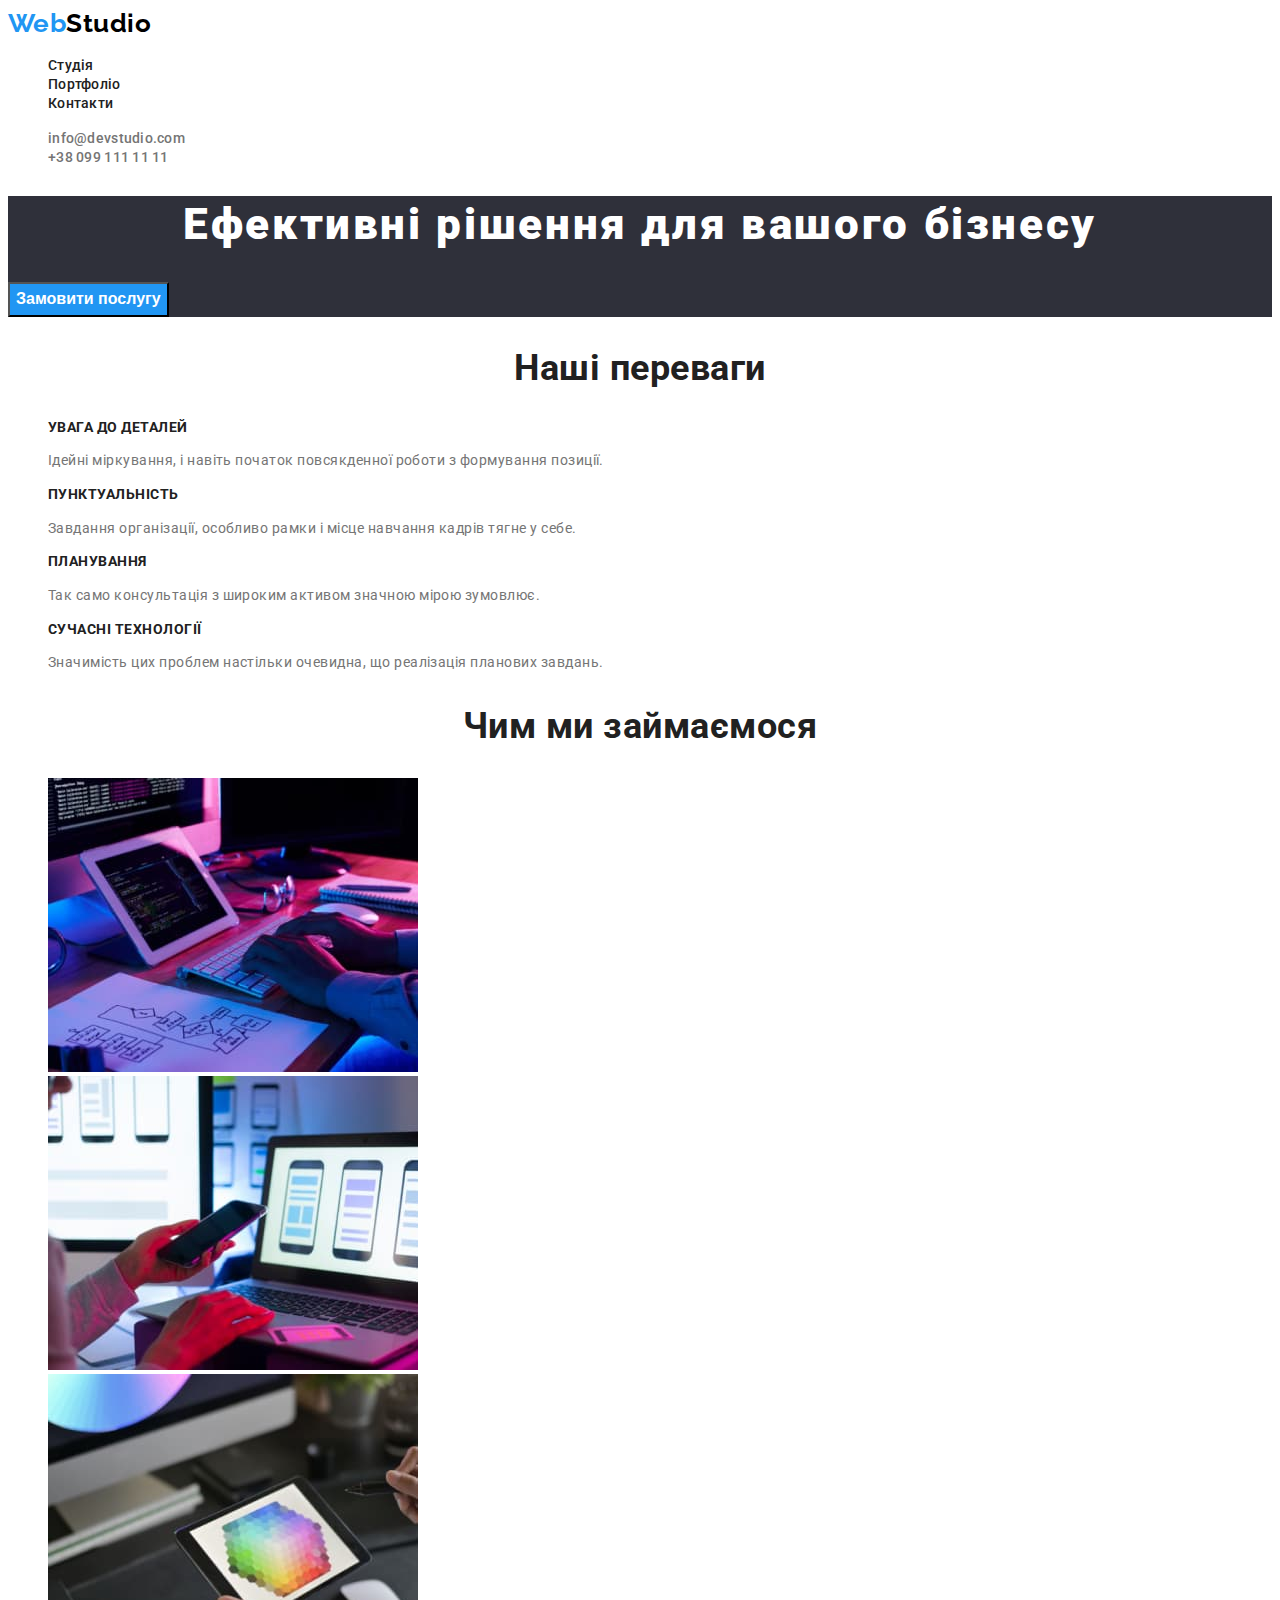
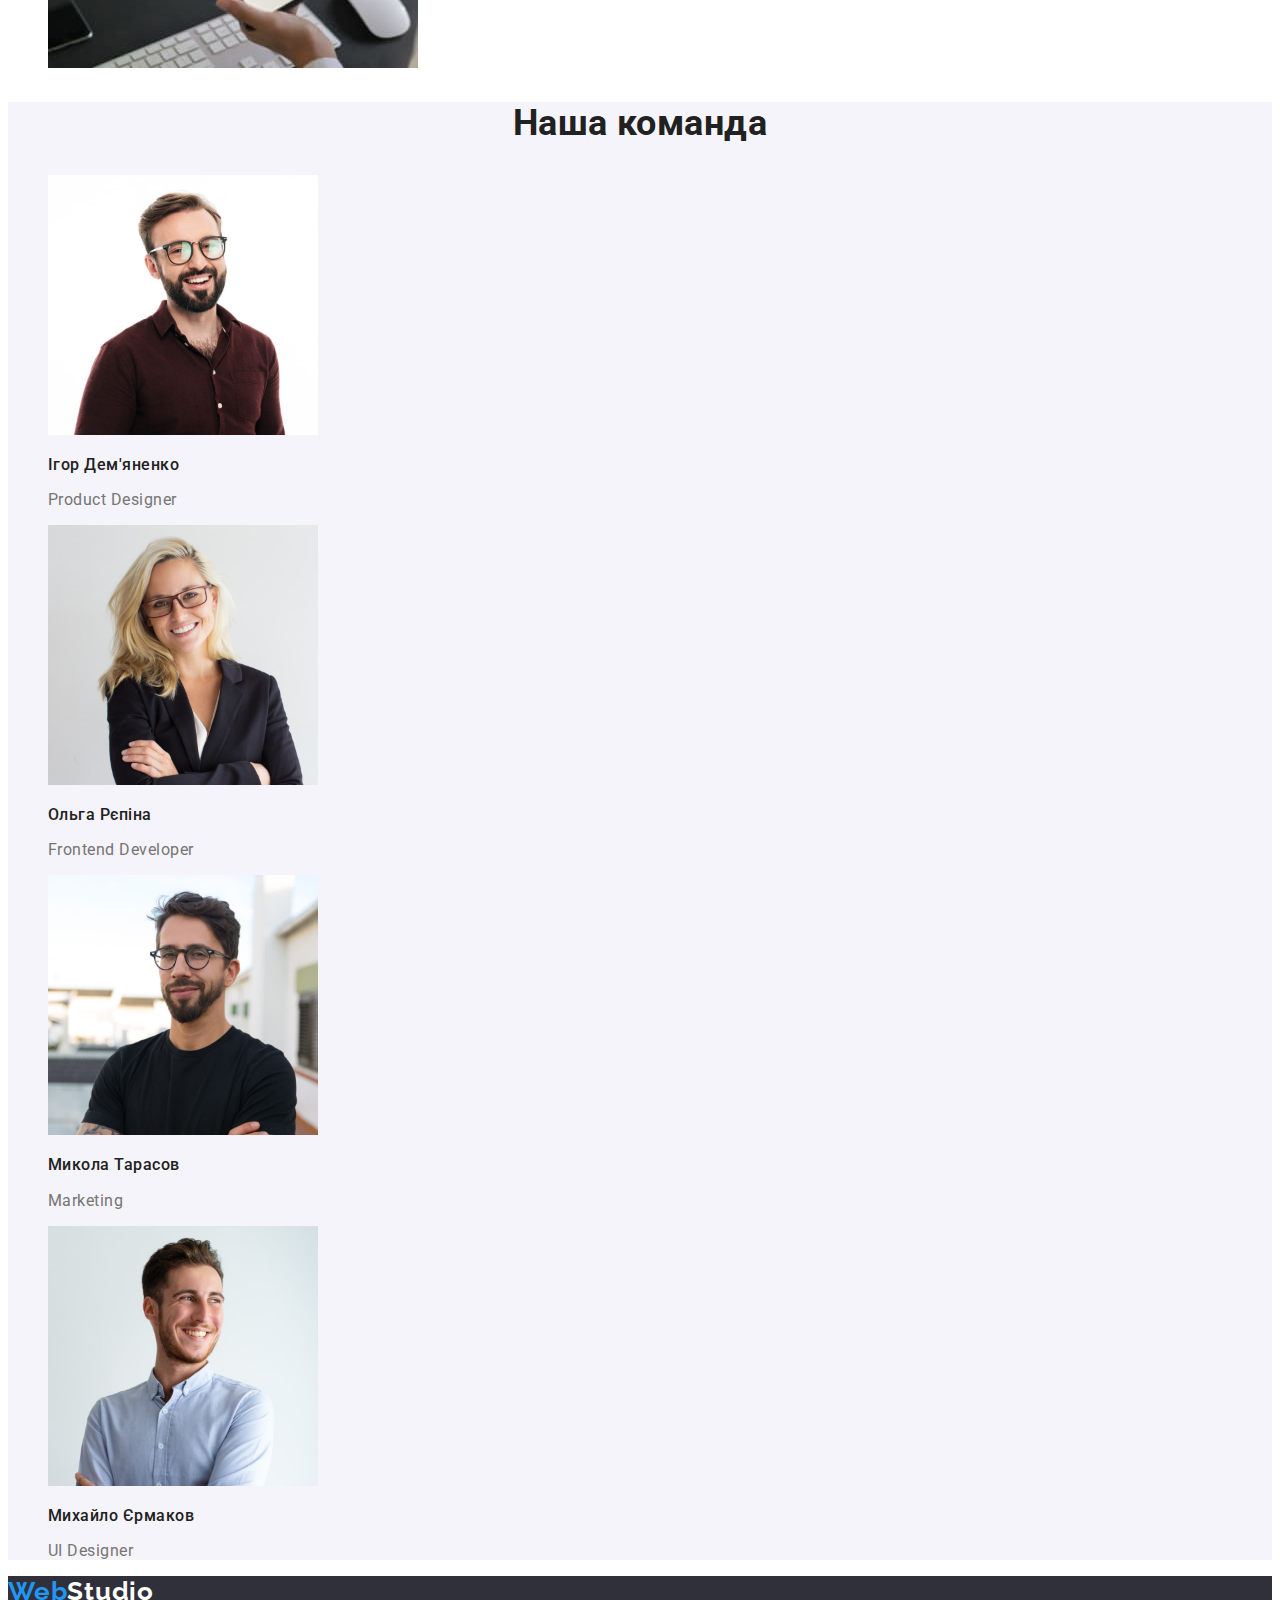
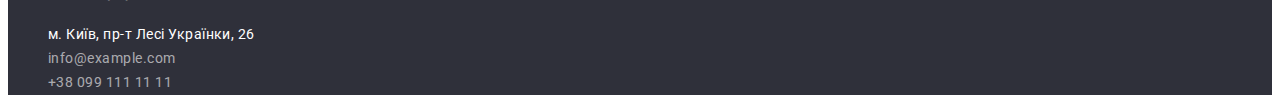
==== index.html @ 11c93d13 "Copy 2" ====
<!DOCTYPE html>
<html lang="uk">
<head>
    <meta charset="UTF-8">
    <meta http-equiv="X-UA-Compatible" content="IE=edge">
    <meta name="viewport" content="width=device-width, initial-scale=1.0">
    <title>Document</title>
    <link rel="preconnect" href="https://fonts.googleapis.com">
    <link rel="preconnect" href="https://fonts.gstatic.com" crossorigin>
    <link href="https://fonts.googleapis.com/css2?family=Raleway:wght@700&family=Roboto:wght@400;500;700;900&display=swap"
        rel="stylesheet">

    <link rel="stylesheet" href="./css/styles.css">
</head>
<body class="page">
    <header class="page-header">
        <nav>
            <a href="./index.html" class="logo"><span class="logo-style">Web</span>Studio</a>
            <ul class="site-nav">
                <li><a href="./index.html" class="link">Студія</a></li>
                <li><a href="./portfolio.html" class="link">Портфоліо</a></li>
                <li><a href="" class="link">Контакти</a></li>
            </ul>
        </nav>
        <ul class="feedback">
            <li><a href="info@devstudio.com" class="link">info@devstudio.com</a></li>
            <li><a href="tel:+380991111111" class="link">+38 099 111 11 11</a></li>
        </ul>
    </header>
    <main>
        <section class="hero-section">
            <h1 class="hero-title">Ефективні рішення для вашого бізнесу</h1>
            <button type="button" class="hero-button">Замовити послугу</button>
        </section>
        <section class="section">
            <h2 class="section-title">Наші переваги</h2>
            <ul class="benefits">
                <li>
                    <h3 class="title">УВАГА ДО ДЕТАЛЕЙ</h3>
                    <p class="post">Ідейні міркування, і навіть початок повсякденної роботи з формування позиції.</p>
                </li>
                <li>
                    <h3 class="title">ПУНКТУАЛЬНІСТЬ</h3>
                    <p class="post">Завдання організації, особливо рамки і місце навчання кадрів тягне у себе.</p>
                </li>
                <li>
                    <h3 class="title">ПЛАНУВАННЯ</h3>
                    <p class="post">Так само консультація з широким активом значною мірою зумовлює.</p>
                </li>
                <li>
                    <h3 class="title">СУЧАСНІ ТЕХНОЛОГІЇ</h3>
                    <p class="post">Значимість цих проблем настільки очевидна, що реалізація планових завдань.</p>
                </li>
            </ul>
        </section>
        <section class="section">
            <h2 class="section-title">Чим ми займаємося</h2>
            <ul class="actings">
                <li><a href="" class="link"><img src="./images/pc.jpg" alt="ноутбук" width="370"></a></li>
                <li><a href="" class="link"><img src="./images/phone.jpg" alt="телефон" width="370"></a></li>
                <li><a href="" class="link"><img src="./images/tablet.jpg" alt="планшет" width="370"></a></li>
            </ul>
        </section>
        <section class="team-section">
            <h2 class="section-title">Наша команда</h2>
            <ul class="team">
                <li><img src="images/Ihor.jpg" alt="фото Ігор Дем'яненко" width="270">
                    <h3 class="title">Ігор Дем'яненко</h3>
                    <p class="post">Product Designer</p>
                </li>
                <li><img src="images/Olha.jpg" alt="фото Ольга Рєпіна" width="270">
                    <h3 class="title">Ольга Рєпіна</h3>
                    <p class="post">Frontend Developer</p>
                </li>
                <li><img src="images/Koly.jpg" alt="фото Микола Тарасов" width="270">
                    <h3 class="title">Микола Тарасов</h3>
                    <p class="post">Marketing</p>
                <li><img src="images/Misha.jpg" alt="фото Михайло Єрмаков" width="270">
                    <h3 class="title">Михайло Єрмаков</h3>
                    <p class="post">UI Designer</p>
                </li>
            </ul>
        </section>
    </main>
    <footer class="footer">
        <a href="./index.html" class="footer-logo"><span class="logo-style">Web</span>Studio</a>
        <address>
            <ul class="footer-section">
                <li><a href="https://goo.gl/maps/1Dg9ZGH78BXYVgJ18" target="_blank" rel="noreferer noopener nofollow" class="map">м. Київ, пр-т Лесі
                        Українки, 26</a></li>
                <li><a href="info@example.com" class="mail">info@example.com</a></li>
                <li><a href="tel:+380991111111" class="telephone">+38 099 111 11 11</a></li>
            </ul>
        </address>

    </footer>
    
</body>
</html>
---- css/styles.css ----
:root{
    --primary-text-color: #757575;
    --title-text-color: #212121;
    --acent-color: #2196F3;
    --primary-bcg-color: #ffffff;

}
.page-header{
    background-color: var(--primary-bcg-color)
}
.logo{
    font-family: 'Raleway';
        font-weight: 700;
        font-size: 26px;
        line-height: 1.2;
        color: #000000;
        text-decoration: none;
}
.logo:focus{
    color: var(--acent-color);
}
.logo-style{
    color: var(--acent-color);
}
.site-nav .link{
    color: var(--title-text-color);
    font-weight: 500;
    font-size: 14px;
    line-height: 1.1;
    letter-spacing: 0.02em;
    text-decoration: none;
}
.site-nav{
    list-style: none;
}
.feedback .link {
    color: #757575;
    font-weight: 500;
    font-size: 14px;
    line-height: 1.1;
    letter-spacing: 0.02em;
    text-decoration: none;
}
.feedback{
    list-style: none;
}
.site-nav .link:hover,
.site-nav .link:focus{
    color: var(--acent-color);
}

.feedback .link:hover,
.feedback .link:focus{
    color: var(--acent-color);
}
/*баді*/

body{
    background-color: var(--primary-bcg-color);
    color: var(--primary-text-color);
    font-family: 'Roboto', sans-serif;
    font-style: normal;
    font-weight: 400;
    letter-spacing: 0.03em;
}   

/*секція герой*/
.hero-section{
    background-color: #2F303A;;
}
.hero-title{
    color: var(--primary-bcg-color);
        font-weight: 900;
        font-size: 44px;
        line-height: 1.3;
        text-align: center;
        letter-spacing: 0.06em;
}
.hero-button{
    background-color: var(--acent-color);
    color: var(--primary-bcg-color);
        font-weight: 700;
        font-size: 16px;
        line-height: 1.8;
        cursor: pointer;
}
.hero-button:hover,
.hero-button:focus{
    color: var(--primary-bcg-color);
}
/*заголовки секцій*/
.section-title{
    color: var(--title-text-color);
        font-weight: 700;
        font-size: 36px;
        line-height: 1.2;
        text-align: center;
}
/*перелік переваг*/
.benefits{
    list-style: none;
}
.benefits .title{
    color: var(--title-text-color);
        font-weight: 700;
        font-size: 14px;
        line-height: 1.1;
}
.benefits .post{
        font-size: 14px;
        line-height: 1.7;
}
/* what we do*/
.actings{
    list-style: none;
}
.actings .link:hover,
.actings .link:focus{
    color: var(--acent-color);
}
/*Team section*/
.team{
    list-style: none;
}
.team-section{
    background-color: #F5F4FA;
}
.team .title{
    color: var(--title-text-color);
    font-weight: 500;
        font-size: 16px;
        line-height: 1.2;
}
.team .post{
    font-size: 16px;
    line-height: 1.2;
}
/*footer*/
.footer{
    background-color: #2F303A;
}
.footer-section{
    list-style: none;
}
.footer-logo{
    font-family: 'Raleway';
        font-style: normal;
        font-weight: 700;
        font-size: 26px;
        line-height: 1.2;
        letter-spacing: 0.03em;
        text-decoration: none;
        color: var(--primary-bcg-color);
}
.footer-logo:focus{
    color: var(--acent-color);
}
.footer-section .map{
    color: var(--primary-bcg-color);
    font-size: 14px;
    line-height: 1.7;
    text-decoration: none;
    font-style: normal;
}
.footer-section .map:hover,
.footer-section .map:focus{
    color: var(--acent-color);
}
.footer-section .mail,
.footer-section .telephone{
    color: rgba(255, 255, 255, 0.6);
    font-size: 14px;
    line-height: 1.7;
    text-decoration: none;
    font-style: normal;
}
.footer-section .mail:hover,
.footer-section .mail:focus{
    color: var(--acent-color);
}

.footer-section .telephone:hover,
.footer-section .telephone:focus{
    color: var(--acent-color);
}
/*button portfolio*/
.button{
    list-style: none;
}
.button .nav-button{
    font-family: inherit;
    background-color: #EEEEEE;
    color: var(--title-text-color);
    font-weight: 500;
    font-size: 16px;
    line-height: 1.6;
    cursor: pointer;
}
.button .nav-button:hover,
.button .nav-button:focus{
    background-color: var(--acent-color);
    color: var(--primary-bcg-color);
}
/*examples portfolio*/
.examples{
    list-style: none;
}
.examples-title{
    color: var(--title-text-color);
    font-weight: 700;
    font-size: 18px;
    line-height: 2;
    letter-spacing: 0.06em;
}
.examples-post{
    color: var(--primary-text-color);
    font-size: 16px;
    line-height: 1.8;
}
.examples-link:hover,
.examples-link:focus{
    color: var(--acent-color);
}
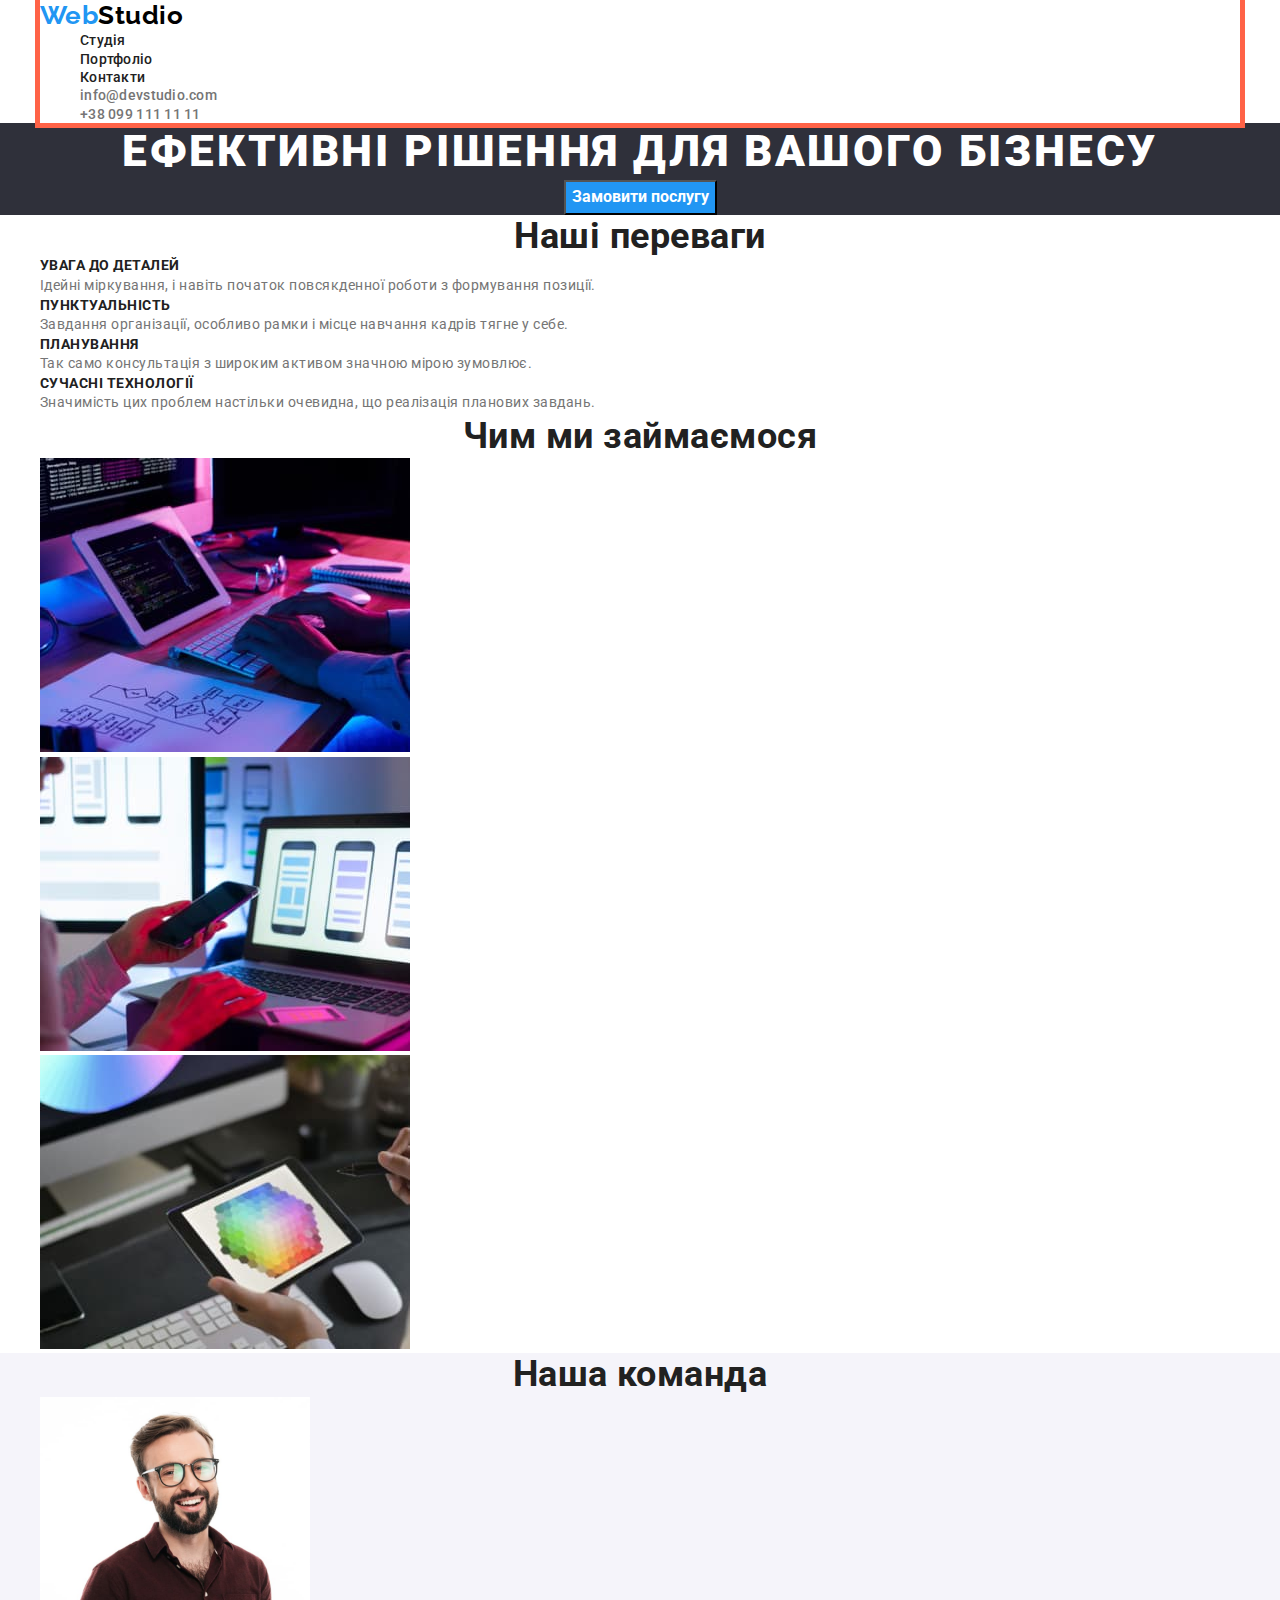
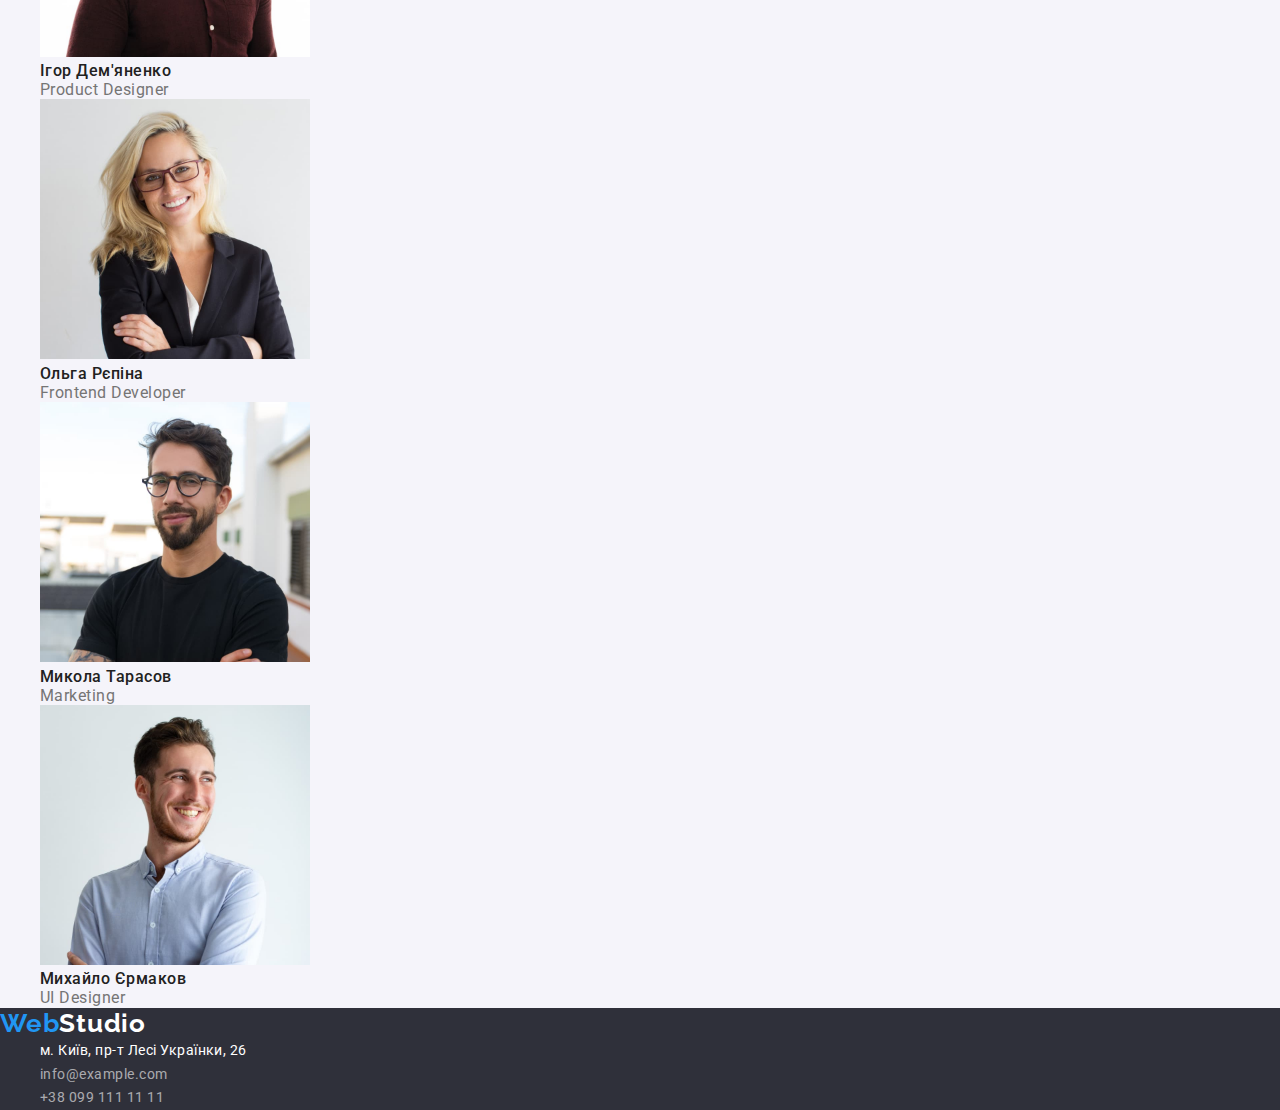
==== commit 33dd7729: "start" ====
--- a/index.html
+++ b/index.html
@@ -8,12 +8,14 @@
     <link rel="preconnect" href="https://fonts.googleapis.com">
     <link rel="preconnect" href="https://fonts.gstatic.com" crossorigin>
     <link href="https://fonts.googleapis.com/css2?family=Raleway:wght@700&family=Roboto:wght@400;500;700;900&display=swap"
-        rel="stylesheet">
+        rel="stylesheet">  
+    <link rel="stylesheet" href="https://cdnjs.cloudflare.com/ajax/libs/modern-normalize/1.1.0/modern-normalize.min.css">
 
     <link rel="stylesheet" href="./css/styles.css">
 </head>
 <body class="page">
     <header class="page-header">
+        <div class="conteiner">
         <nav>
             <a href="./index.html" class="logo"><span class="logo-style">Web</span>Studio</a>
             <ul class="site-nav">
@@ -26,6 +28,7 @@
             <li><a href="info@devstudio.com" class="link">info@devstudio.com</a></li>
             <li><a href="tel:+380991111111" class="link">+38 099 111 11 11</a></li>
         </ul>
+        </div>
     </header>
     <main>
         <section class="hero-section">
--- a/css/styles.css
+++ b/css/styles.css
@@ -4,6 +4,23 @@
     --acent-color: #2196F3;
     --primary-bcg-color: #ffffff;
 
+}
+html{
+    box-sizing: border-box;
+}
+*,
+*::before,
+*::after {
+    box-sizing: inherit;
+}
+h1, h2, h3, p, ul{
+    margin: 0px;
+}
+.conteiner{
+    margin-left: auto;
+    margin-right: auto;
+    width: 1200px;
+    outline: 5px solid tomato;
 }
 .page-header{
     background-color: var(--primary-bcg-color)
@@ -66,7 +83,8 @@
 
 /*секція герой*/
 .hero-section{
-    background-color: #2F303A;;
+    background-color: #2F303A;
+    text-align: center;
 }
 .hero-title{
     color: var(--primary-bcg-color);
@@ -75,8 +93,10 @@
         line-height: 1.3;
         text-align: center;
         letter-spacing: 0.06em;
+        text-transform: uppercase;
 }
 .hero-button{
+
     background-color: var(--acent-color);
     color: var(--primary-bcg-color);
         font-weight: 700;
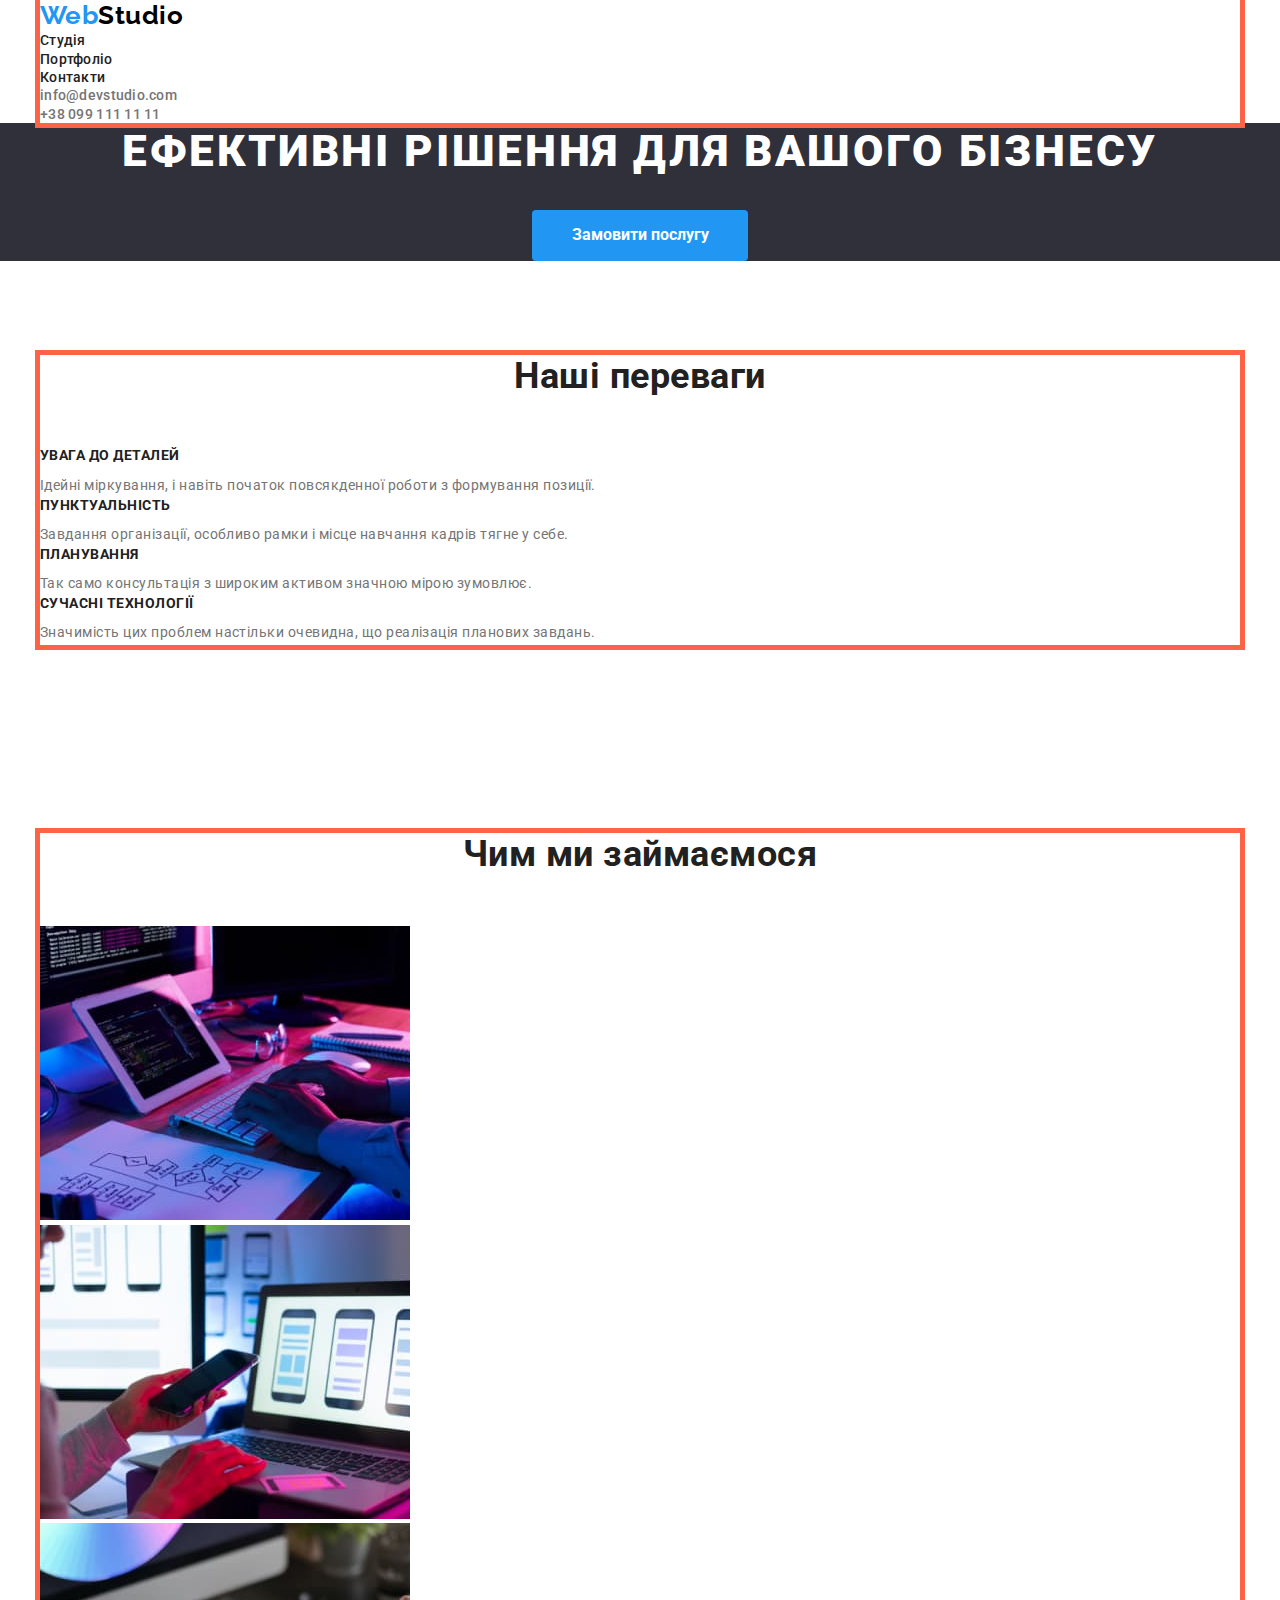
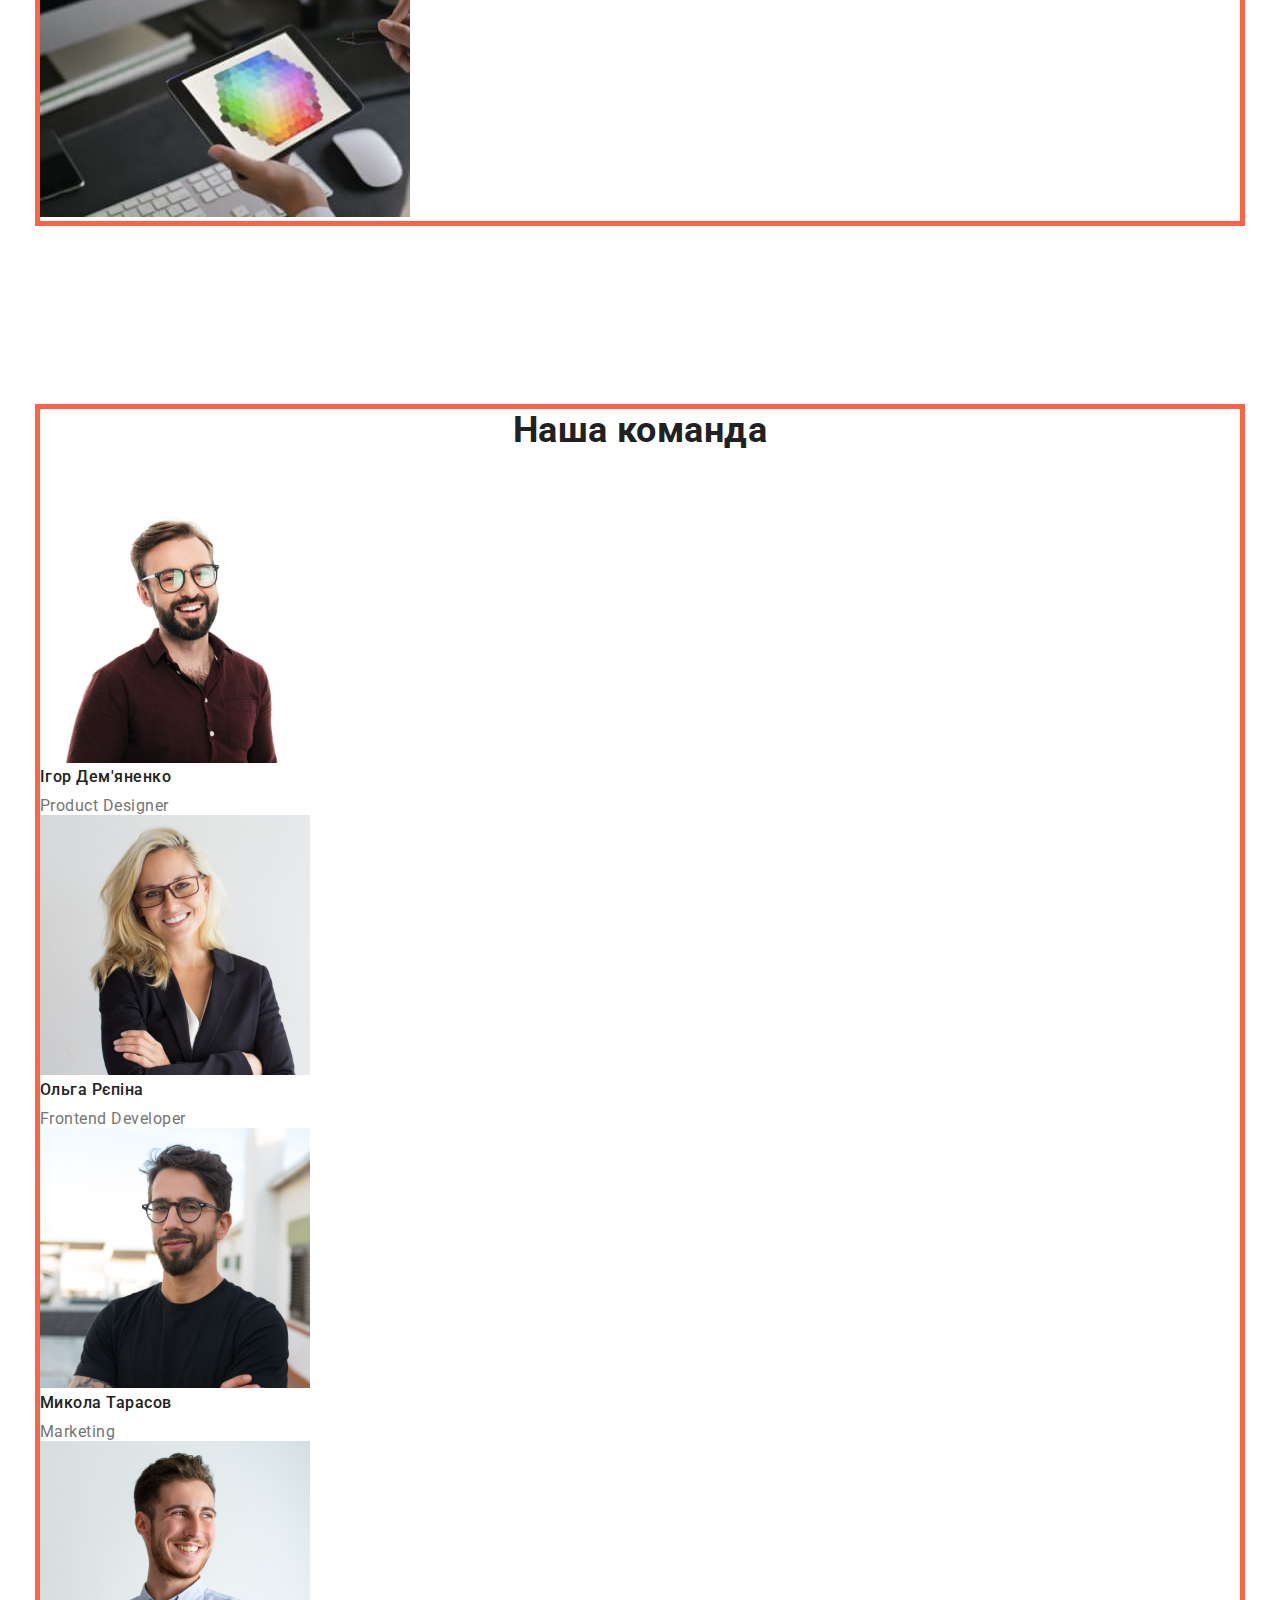
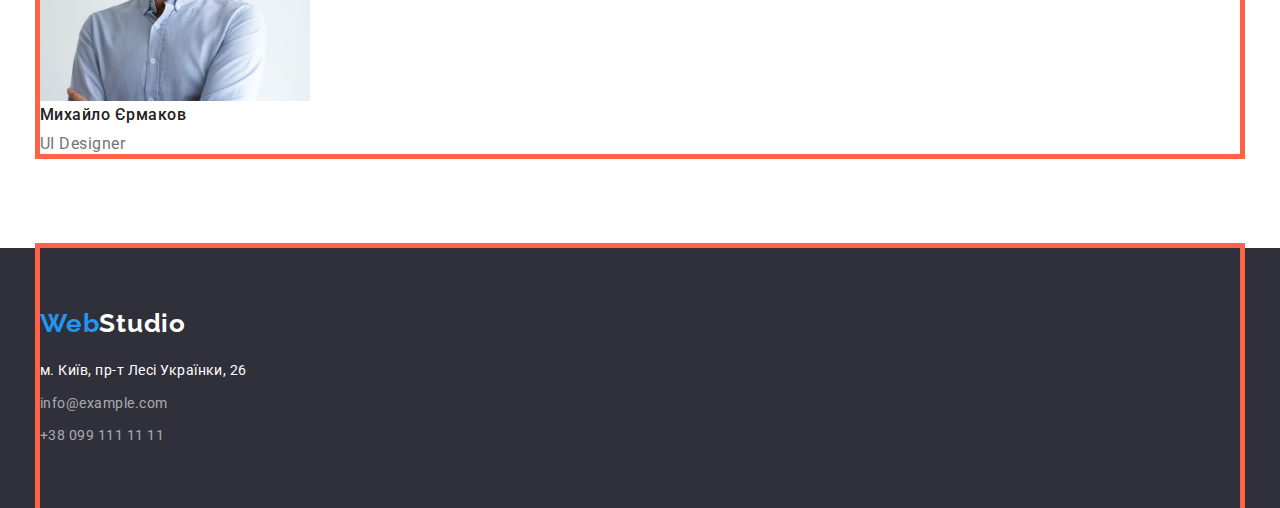
==== commit 76582ffc: "+/-" ====
--- a/index.html
+++ b/index.html
@@ -36,6 +36,7 @@
             <button type="button" class="hero-button">Замовити послугу</button>
         </section>
         <section class="section">
+           <div class="conteiner">
             <h2 class="section-title">Наші переваги</h2>
             <ul class="benefits">
                 <li>
@@ -55,47 +56,54 @@
                     <p class="post">Значимість цих проблем настільки очевидна, що реалізація планових завдань.</p>
                 </li>
             </ul>
+           </div>
         </section>
         <section class="section">
-            <h2 class="section-title">Чим ми займаємося</h2>
-            <ul class="actings">
-                <li><a href="" class="link"><img src="./images/pc.jpg" alt="ноутбук" width="370"></a></li>
-                <li><a href="" class="link"><img src="./images/phone.jpg" alt="телефон" width="370"></a></li>
-                <li><a href="" class="link"><img src="./images/tablet.jpg" alt="планшет" width="370"></a></li>
-            </ul>
+            <div class="conteiner">
+                <h2 class="section-title">Чим ми займаємося</h2>
+                <ul class="actings">
+                    <li><a href="" class="link"><img src="./images/pc.jpg" alt="ноутбук" width="370"></a></li>
+                    <li><a href="" class="link"><img src="./images/phone.jpg" alt="телефон" width="370"></a></li>
+                    <li><a href="" class="link"><img src="./images/tablet.jpg" alt="планшет" width="370"></a></li>
+                </ul>
+            </div>
         </section>
-        <section class="team-section">
-            <h2 class="section-title">Наша команда</h2>
-            <ul class="team">
-                <li><img src="images/Ihor.jpg" alt="фото Ігор Дем'яненко" width="270">
-                    <h3 class="title">Ігор Дем'яненко</h3>
-                    <p class="post">Product Designer</p>
-                </li>
-                <li><img src="images/Olha.jpg" alt="фото Ольга Рєпіна" width="270">
-                    <h3 class="title">Ольга Рєпіна</h3>
-                    <p class="post">Frontend Developer</p>
-                </li>
-                <li><img src="images/Koly.jpg" alt="фото Микола Тарасов" width="270">
-                    <h3 class="title">Микола Тарасов</h3>
-                    <p class="post">Marketing</p>
-                <li><img src="images/Misha.jpg" alt="фото Михайло Єрмаков" width="270">
-                    <h3 class="title">Михайло Єрмаков</h3>
-                    <p class="post">UI Designer</p>
-                </li>
-            </ul>
+        <section class="section">
+            <div class="conteiner">
+                <h2 class="section-title">Наша команда</h2>
+                <ul class="team">
+                    <li><img src="images/Ihor.jpg" alt="фото Ігор Дем'яненко" width="270">
+                        <h3 class="title">Ігор Дем'яненко</h3>
+                        <p class="post">Product Designer</p>
+                    </li>
+                    <li><img src="images/Olha.jpg" alt="фото Ольга Рєпіна" width="270">
+                        <h3 class="title">Ольга Рєпіна</h3>
+                        <p class="post">Frontend Developer</p>
+                    </li>
+                    <li><img src="images/Koly.jpg" alt="фото Микола Тарасов" width="270">
+                        <h3 class="title">Микола Тарасов</h3>
+                        <p class="post">Marketing</p>
+                    <li><img src="images/Misha.jpg" alt="фото Михайло Єрмаков" width="270">
+                        <h3 class="title">Михайло Єрмаков</h3>
+                        <p class="post">UI Designer</p>
+                    </li>
+                </ul>
+            </div>
         </section>
     </main>
     <footer class="footer">
-        <a href="./index.html" class="footer-logo"><span class="logo-style">Web</span>Studio</a>
-        <address>
-            <ul class="footer-section">
-                <li><a href="https://goo.gl/maps/1Dg9ZGH78BXYVgJ18" target="_blank" rel="noreferer noopener nofollow" class="map">м. Київ, пр-т Лесі
-                        Українки, 26</a></li>
-                <li><a href="info@example.com" class="mail">info@example.com</a></li>
-                <li><a href="tel:+380991111111" class="telephone">+38 099 111 11 11</a></li>
-            </ul>
-        </address>
-
+        <div class="conteiner">
+            <a href="./index.html" class="footer-logo"><span class="logo-style">Web</span>Studio</a>
+            <address>
+                <ul class="footer-section">
+                    <li><a href="https://goo.gl/maps/1Dg9ZGH78BXYVgJ18" target="_blank" rel="noreferer noopener nofollow"
+                            class="map">м. Київ, пр-т Лесі
+                            Українки, 26</a></li>
+                    <li><a href="info@example.com" class="mail">info@example.com</a></li>
+                    <li><a href="tel:+380991111111" class="telephone">+38 099 111 11 11</a></li>
+                </ul>
+            </address>
+        </div>
     </footer>
     
 </body>
--- a/css/styles.css
+++ b/css/styles.css
@@ -15,6 +15,7 @@
 }
 h1, h2, h3, p, ul{
     margin: 0px;
+    padding: 0px;
 }
 .conteiner{
     margin-left: auto;
@@ -87,6 +88,8 @@
     text-align: center;
 }
 .hero-title{
+    margin-bottom: 30px;
+
     color: var(--primary-bcg-color);
         font-weight: 900;
         font-size: 44px;
@@ -96,6 +99,11 @@
         text-transform: uppercase;
 }
 .hero-button{
+    border: 1px solid transparent;
+    display: inline-block;
+    border-radius: 4px;
+    padding: 10px 32px;
+    min-width: 216px;
 
     background-color: var(--acent-color);
     color: var(--primary-bcg-color);
@@ -109,7 +117,13 @@
     color: var(--primary-bcg-color);
 }
 /*заголовки секцій*/
+.section{
+    padding-top: 94px;
+    padding-bottom: 94px;
+}
 .section-title{
+    margin-bottom: 50px;
+
     color: var(--title-text-color);
         font-weight: 700;
         font-size: 36px;
@@ -121,6 +135,8 @@
     list-style: none;
 }
 .benefits .title{
+    margin-bottom: 10px;
+
     color: var(--title-text-color);
         font-weight: 700;
         font-size: 14px;
@@ -142,10 +158,8 @@
 .team{
     list-style: none;
 }
-.team-section{
-    background-color: #F5F4FA;
-}
 .team .title{
+    margin-bottom: 10px;
     color: var(--title-text-color);
     font-weight: 500;
         font-size: 16px;
@@ -163,6 +177,10 @@
     list-style: none;
 }
 .footer-logo{
+    display: inline-block;
+    margin-top: 60px;
+    margin-bottom: 20px;
+
     font-family: 'Raleway';
         font-style: normal;
         font-weight: 700;
@@ -176,6 +194,9 @@
     color: var(--acent-color);
 }
 .footer-section .map{
+    display: inline-block;
+    margin-bottom: 9px;
+
     color: var(--primary-bcg-color);
     font-size: 14px;
     line-height: 1.7;
@@ -188,11 +209,19 @@
 }
 .footer-section .mail,
 .footer-section .telephone{
+    display: inline-block;
+
     color: rgba(255, 255, 255, 0.6);
     font-size: 14px;
     line-height: 1.7;
     text-decoration: none;
     font-style: normal;
+}
+.footer-section .mail{
+    margin-bottom: 9px;
+}
+.footer-section .telephone{
+    margin-bottom: 60px;
 }
 .footer-section .mail:hover,
 .footer-section .mail:focus{
@@ -206,10 +235,13 @@
 /*button portfolio*/
 .button{
     list-style: none;
+    margin-bottom: 34px;
 }
 .button .nav-button{
+    border-radius: 4px;
+
     font-family: inherit;
-    background-color: #EEEEEE;
+    background-color: #F5F4FA;
     color: var(--title-text-color);
     font-weight: 500;
     font-size: 16px;
@@ -226,6 +258,8 @@
     list-style: none;
 }
 .examples-title{
+    margin-bottom: 4px;
+
     color: var(--title-text-color);
     font-weight: 700;
     font-size: 18px;
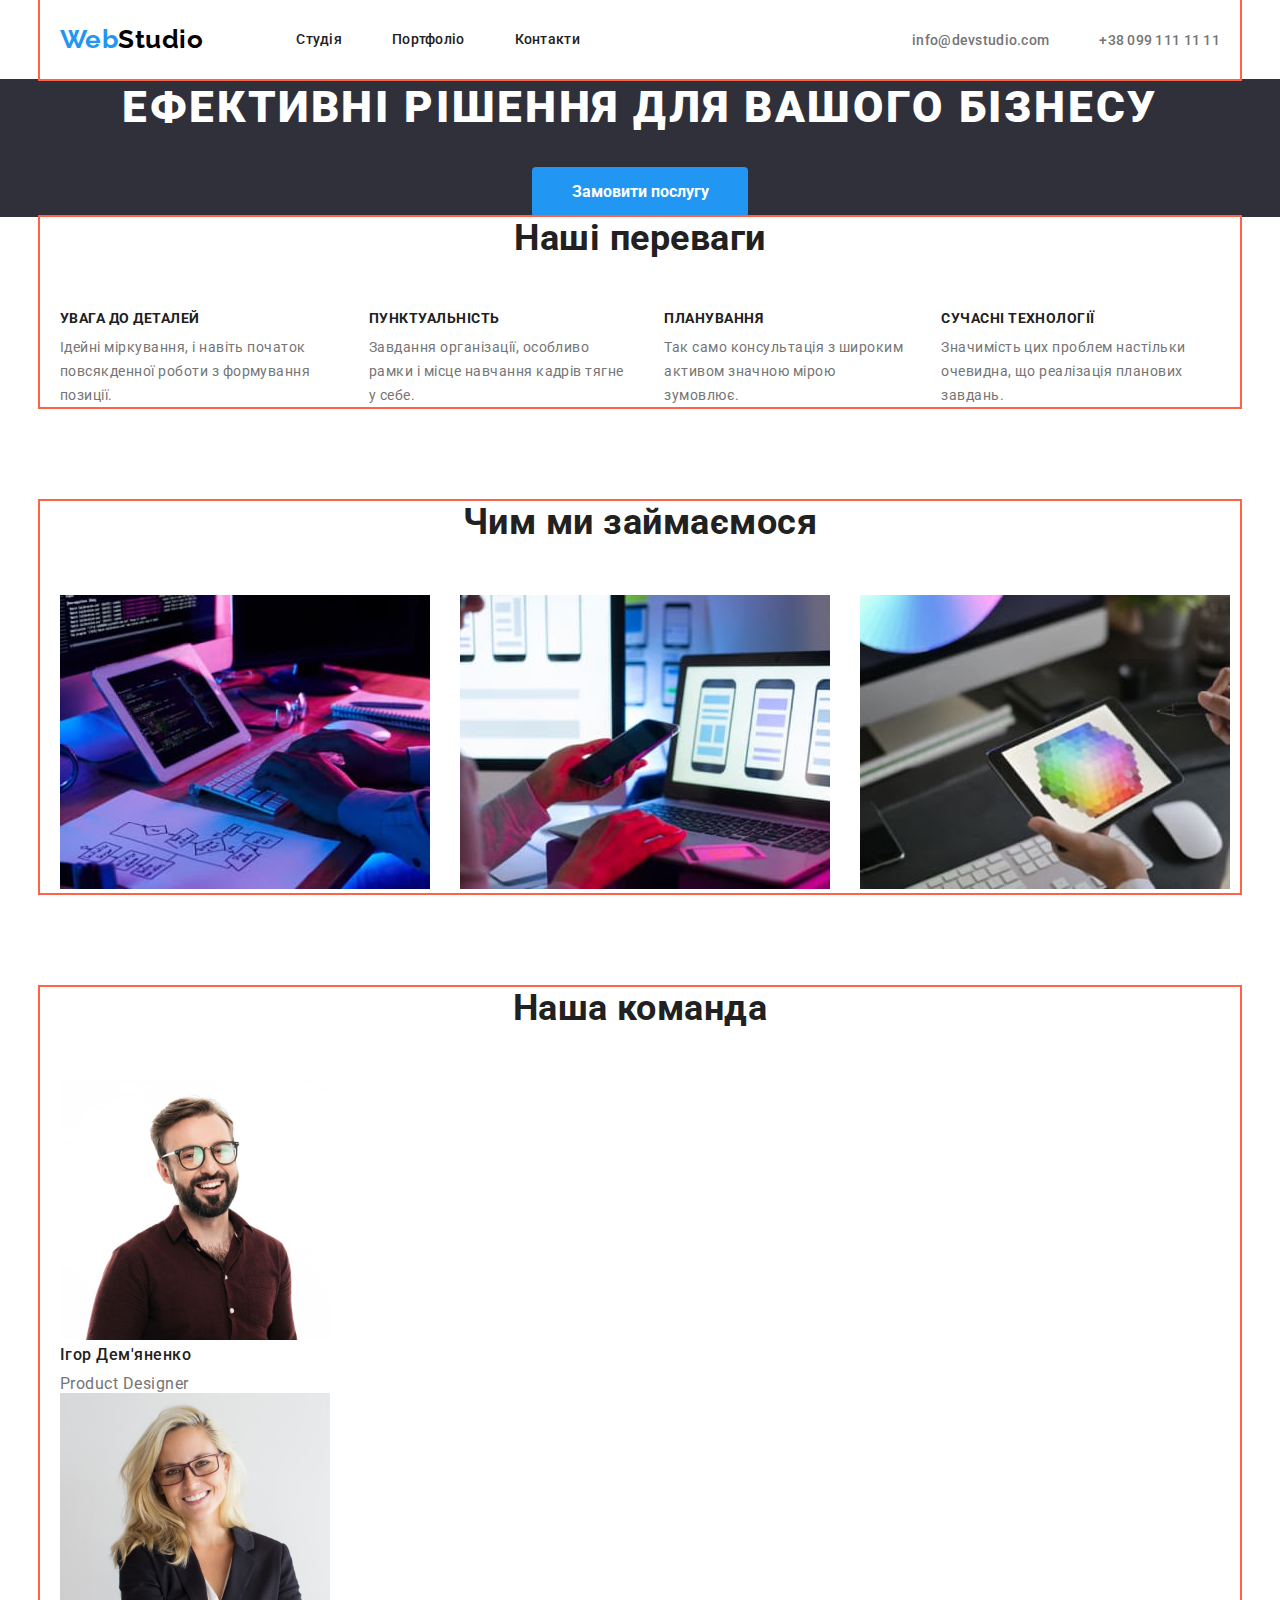
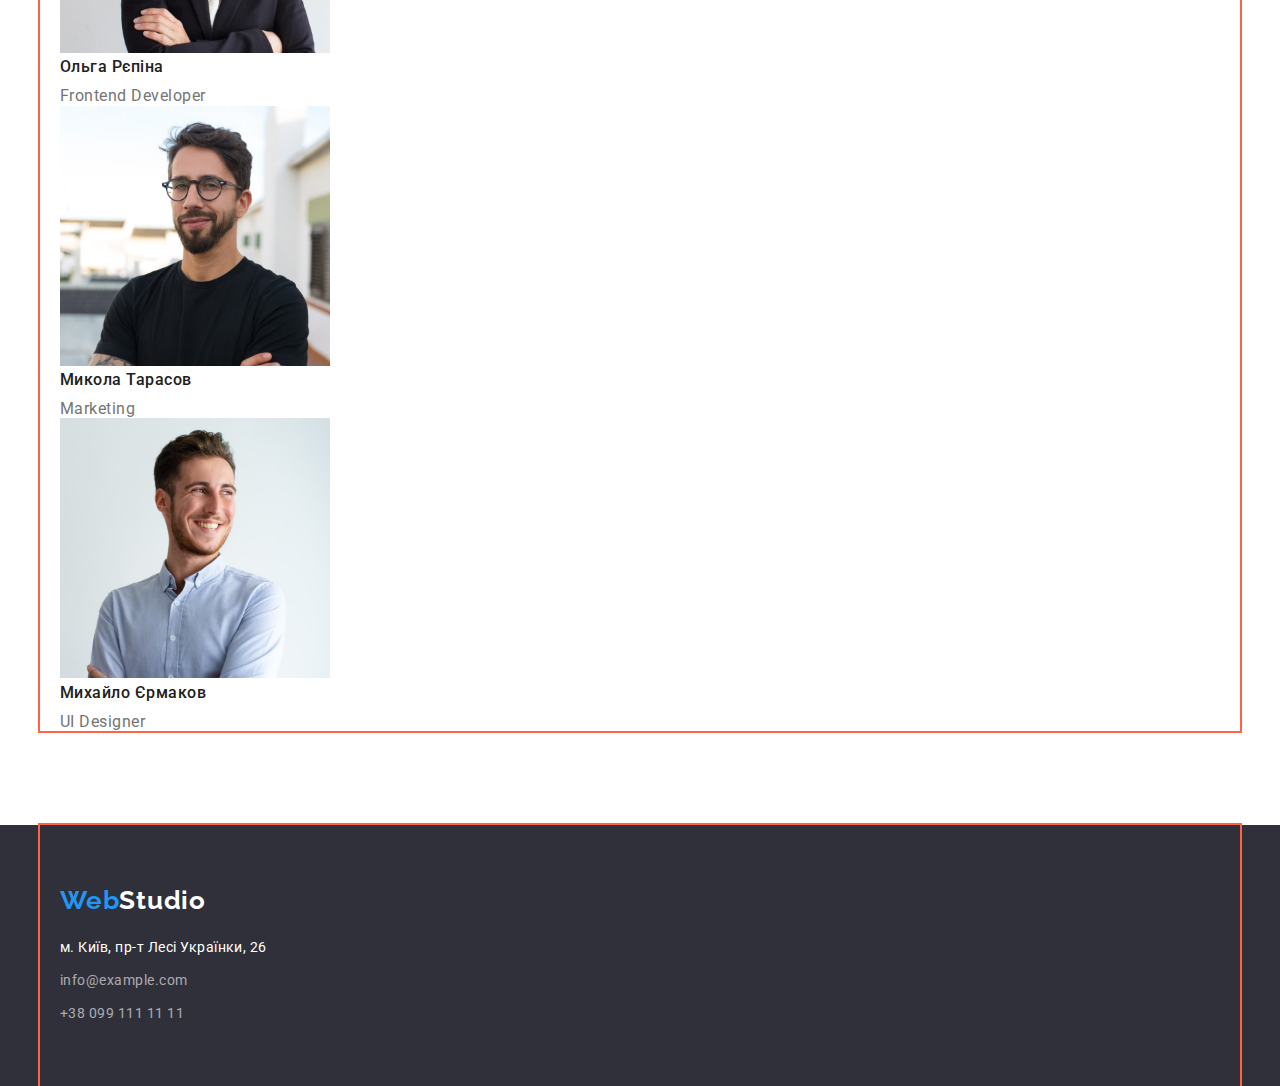
==== commit 3502b31e: "50 procent" ====
--- a/index.html
+++ b/index.html
@@ -15,18 +15,18 @@
 </head>
 <body class="page">
     <header class="page-header">
-        <div class="conteiner">
-        <nav>
+        <div class="conteiner main-nav">
+        <nav class="nav">
             <a href="./index.html" class="logo"><span class="logo-style">Web</span>Studio</a>
             <ul class="site-nav">
-                <li><a href="./index.html" class="link">Студія</a></li>
-                <li><a href="./portfolio.html" class="link">Портфоліо</a></li>
-                <li><a href="" class="link">Контакти</a></li>
+                <li class="item"><a href="./index.html" class="link">Студія</a></li>
+                <li class="item"><a href="./portfolio.html" class="link">Портфоліо</a></li>
+                <li class="item"><a href="" class="link">Контакти</a></li>
             </ul>
         </nav>
         <ul class="feedback">
-            <li><a href="info@devstudio.com" class="link">info@devstudio.com</a></li>
-            <li><a href="tel:+380991111111" class="link">+38 099 111 11 11</a></li>
+            <li class="item"><a href="info@devstudio.com" class="link">info@devstudio.com</a></li>
+            <li class="item"><a href="tel:+380991111111" class="link">+38 099 111 11 11</a></li>
         </ul>
         </div>
     </header>
@@ -39,19 +39,19 @@
            <div class="conteiner">
             <h2 class="section-title">Наші переваги</h2>
             <ul class="benefits">
-                <li>
+                <li class="item">
                     <h3 class="title">УВАГА ДО ДЕТАЛЕЙ</h3>
                     <p class="post">Ідейні міркування, і навіть початок повсякденної роботи з формування позиції.</p>
                 </li>
-                <li>
+                <li class="item">
                     <h3 class="title">ПУНКТУАЛЬНІСТЬ</h3>
                     <p class="post">Завдання організації, особливо рамки і місце навчання кадрів тягне у себе.</p>
                 </li>
-                <li>
+                <li class="item">
                     <h3 class="title">ПЛАНУВАННЯ</h3>
                     <p class="post">Так само консультація з широким активом значною мірою зумовлює.</p>
                 </li>
-                <li>
+                <li class="item">
                     <h3 class="title">СУЧАСНІ ТЕХНОЛОГІЇ</h3>
                     <p class="post">Значимість цих проблем настільки очевидна, що реалізація планових завдань.</p>
                 </li>
@@ -62,9 +62,9 @@
             <div class="conteiner">
                 <h2 class="section-title">Чим ми займаємося</h2>
                 <ul class="actings">
-                    <li><a href="" class="link"><img src="./images/pc.jpg" alt="ноутбук" width="370"></a></li>
-                    <li><a href="" class="link"><img src="./images/phone.jpg" alt="телефон" width="370"></a></li>
-                    <li><a href="" class="link"><img src="./images/tablet.jpg" alt="планшет" width="370"></a></li>
+                    <li class="item"><a href="" class="link"><img src="./images/pc.jpg" alt="ноутбук" width="370"></a></li>
+                    <li class="item"><a href="" class="link"><img src="./images/phone.jpg" alt="телефон" width="370"></a></li>
+                    <li class="item"><a href="" class="link"><img src="./images/tablet.jpg" alt="планшет" width="370"></a></li>
                 </ul>
             </div>
         </section>
@@ -107,4 +107,4 @@
     </footer>
     
 </body>
-</html>+</html>
--- a/css/styles.css
+++ b/css/styles.css
@@ -20,19 +20,26 @@
 .conteiner{
     margin-left: auto;
     margin-right: auto;
+    padding-left: 20px;
+    padding-right: 20px;
     width: 1200px;
-    outline: 5px solid tomato;
+    outline: 2px solid tomato;
 }
 .page-header{
     background-color: var(--primary-bcg-color)
 }
+.main-nav{
+    display: flex;
+    align-items: center;
+    
+}
 .logo{
     font-family: 'Raleway';
-        font-weight: 700;
-        font-size: 26px;
-        line-height: 1.2;
-        color: #000000;
-        text-decoration: none;
+    font-weight: 700;
+    font-size: 26px;
+    line-height: 1.2;
+    color: #000000;
+    text-decoration: none;
 }
 .logo:focus{
     color: var(--acent-color);
@@ -40,7 +47,15 @@
 .logo-style{
     color: var(--acent-color);
 }
+.nav{
+    display: flex;
+    align-items: center;
+}
 .site-nav .link{
+    display: block;
+    padding-top: 32px;
+    padding-bottom: 32px;
+
     color: var(--title-text-color);
     font-weight: 500;
     font-size: 14px;
@@ -48,8 +63,17 @@
     letter-spacing: 0.02em;
     text-decoration: none;
 }
+.site-nav .item+ .item{
+    margin-left: 50px;
+}
 .site-nav{
-    list-style: none;
+    display: flex;
+    list-style: none;
+    margin-left: 93px;
+}
+.site-nav .link:hover,
+.site-nav .link:focus {
+    color: var(--acent-color);
 }
 .feedback .link {
     color: #757575;
@@ -60,18 +84,19 @@
     text-decoration: none;
 }
 .feedback{
-    list-style: none;
-}
-.site-nav .link:hover,
-.site-nav .link:focus{
-    color: var(--acent-color);
-}
-
+    display: flex;
+    margin-left: auto;
+
+    list-style: none;
+}
+.feedback .item+ .item{
+margin-left: 50px;
+}
 .feedback .link:hover,
 .feedback .link:focus{
     color: var(--acent-color);
 }
-/*баді*/
+/*body*/
 
 body{
     background-color: var(--primary-bcg-color);
@@ -91,12 +116,12 @@
     margin-bottom: 30px;
 
     color: var(--primary-bcg-color);
-        font-weight: 900;
-        font-size: 44px;
-        line-height: 1.3;
-        text-align: center;
-        letter-spacing: 0.06em;
-        text-transform: uppercase;
+    font-weight: 900;
+    font-size: 44px;
+    line-height: 1.3;
+    text-align: center;
+    letter-spacing: 0.06em;
+    text-transform: uppercase;
 }
 .hero-button{
     border: 1px solid transparent;
@@ -107,10 +132,10 @@
 
     background-color: var(--acent-color);
     color: var(--primary-bcg-color);
-        font-weight: 700;
-        font-size: 16px;
-        line-height: 1.8;
-        cursor: pointer;
+    font-weight: 700;
+    font-size: 16px;
+    line-height: 1.8;
+    cursor: pointer;
 }
 .hero-button:hover,
 .hero-button:focus{
@@ -118,37 +143,45 @@
 }
 /*заголовки секцій*/
 .section{
-    padding-top: 94px;
     padding-bottom: 94px;
 }
 .section-title{
     margin-bottom: 50px;
 
     color: var(--title-text-color);
-        font-weight: 700;
-        font-size: 36px;
-        line-height: 1.2;
-        text-align: center;
+    font-weight: 700;
+    font-size: 36px;
+    line-height: 1.2;
+    text-align: center;
 }
 /*перелік переваг*/
 .benefits{
-    list-style: none;
+    display: flex;
+
+    list-style: none;
+}
+.benefits .item+ .item{
+    margin-left: 30px;
 }
 .benefits .title{
     margin-bottom: 10px;
 
     color: var(--title-text-color);
-        font-weight: 700;
-        font-size: 14px;
-        line-height: 1.1;
+    font-weight: 700;
+    font-size: 14px;
+    line-height: 1.1;
 }
 .benefits .post{
-        font-size: 14px;
-        line-height: 1.7;
+    font-size: 14px;
+    line-height: 1.7;
 }
 /* what we do*/
 .actings{
-    list-style: none;
+    display: flex;
+    list-style: none;
+}
+.actings .item+ .item{
+    margin-left: 30px;
 }
 .actings .link:hover,
 .actings .link:focus{
@@ -162,8 +195,8 @@
     margin-bottom: 10px;
     color: var(--title-text-color);
     font-weight: 500;
-        font-size: 16px;
-        line-height: 1.2;
+    font-size: 16px;
+    line-height: 1.2;
 }
 .team .post{
     font-size: 16px;
@@ -182,13 +215,13 @@
     margin-bottom: 20px;
 
     font-family: 'Raleway';
-        font-style: normal;
-        font-weight: 700;
-        font-size: 26px;
-        line-height: 1.2;
-        letter-spacing: 0.03em;
-        text-decoration: none;
-        color: var(--primary-bcg-color);
+    font-style: normal;
+    font-weight: 700;
+    font-size: 26px;
+    line-height: 1.2;
+    letter-spacing: 0.03em;
+    text-decoration: none;
+    color: var(--primary-bcg-color);
 }
 .footer-logo:focus{
     color: var(--acent-color);
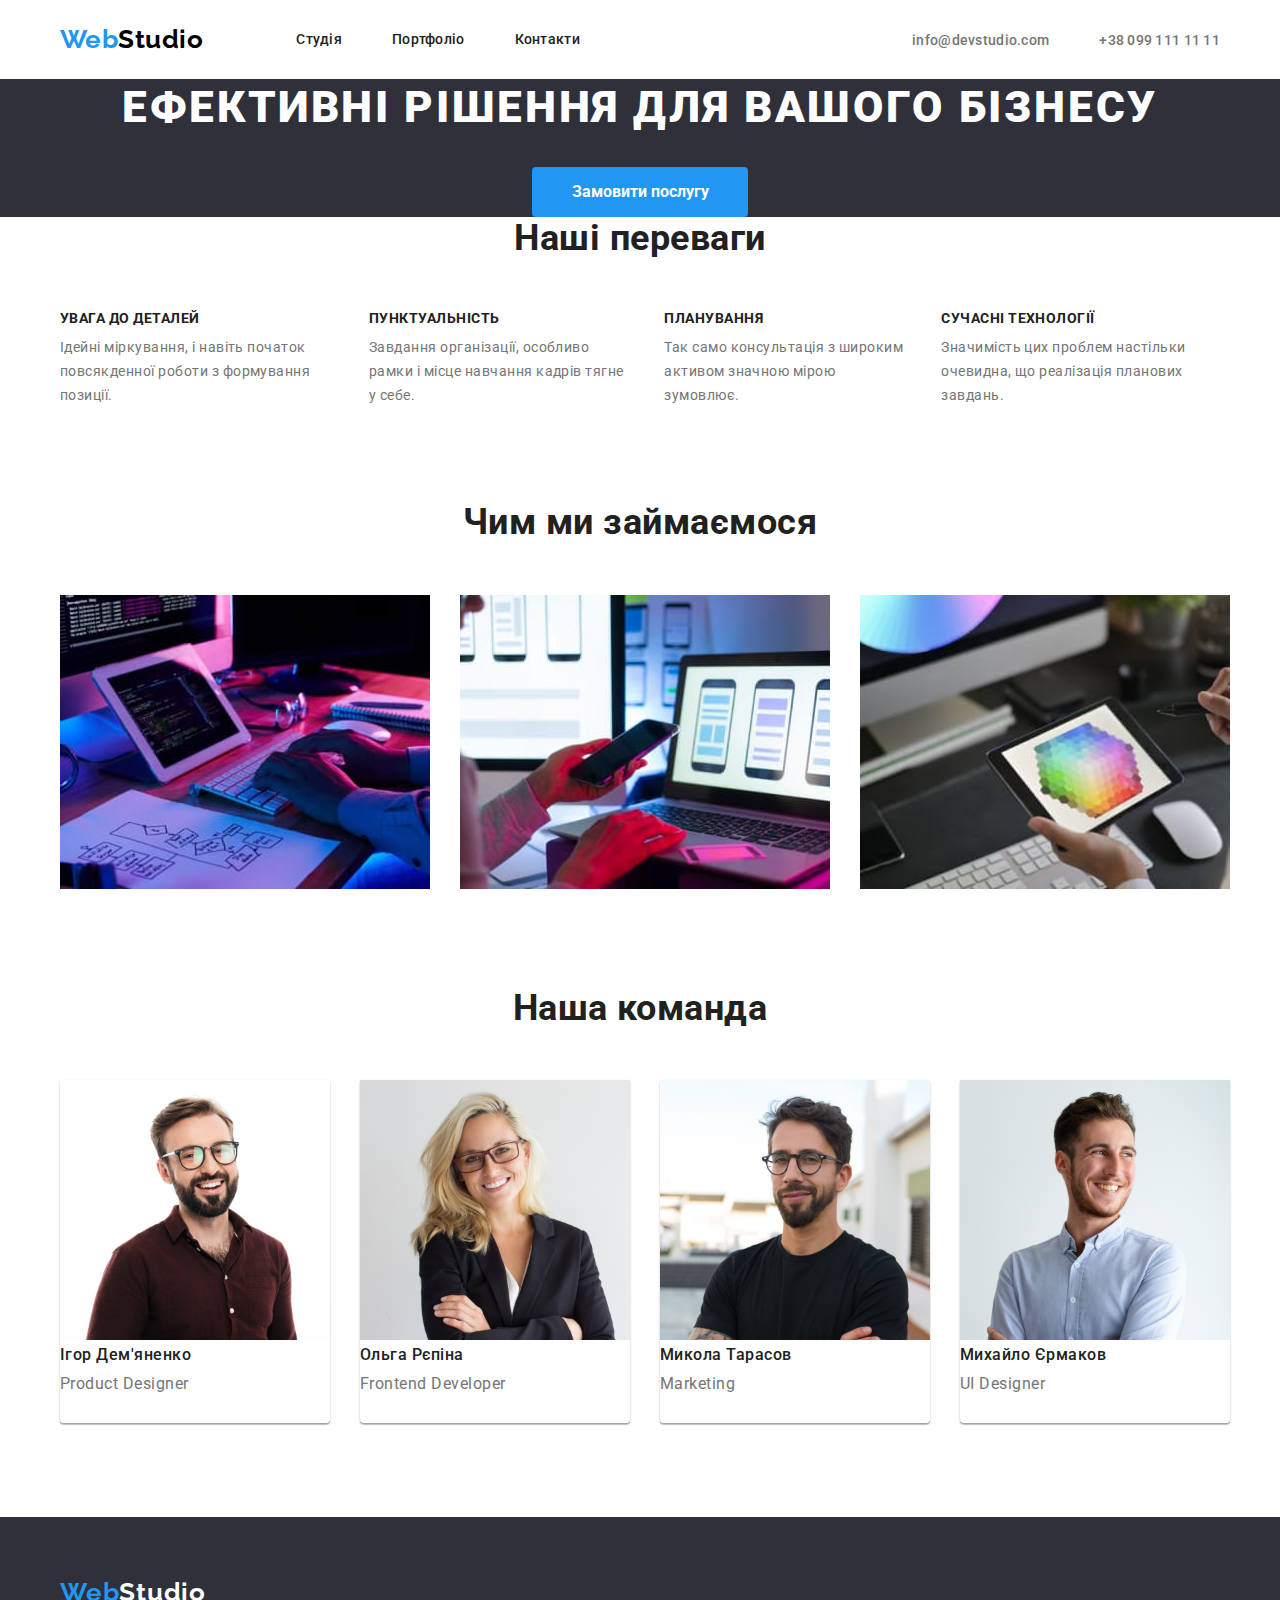
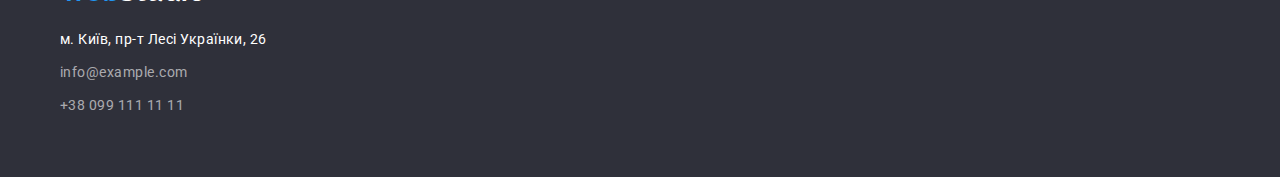
==== commit 04daf313: "80%" ====
--- a/index.html
+++ b/index.html
@@ -72,18 +72,18 @@
             <div class="conteiner">
                 <h2 class="section-title">Наша команда</h2>
                 <ul class="team">
-                    <li><img src="images/Ihor.jpg" alt="фото Ігор Дем'яненко" width="270">
+                    <li class="item"><img src="images/Ihor.jpg" alt="фото Ігор Дем'яненко" width="270">
                         <h3 class="title">Ігор Дем'яненко</h3>
                         <p class="post">Product Designer</p>
                     </li>
-                    <li><img src="images/Olha.jpg" alt="фото Ольга Рєпіна" width="270">
+                    <li class="item"><img src="images/Olha.jpg" alt="фото Ольга Рєпіна" width="270">
                         <h3 class="title">Ольга Рєпіна</h3>
                         <p class="post">Frontend Developer</p>
                     </li>
-                    <li><img src="images/Koly.jpg" alt="фото Микола Тарасов" width="270">
+                    <li class="item"><img src="images/Koly.jpg" alt="фото Микола Тарасов" width="270">
                         <h3 class="title">Микола Тарасов</h3>
                         <p class="post">Marketing</p>
-                    <li><img src="images/Misha.jpg" alt="фото Михайло Єрмаков" width="270">
+                    <li class="item"><img src="images/Misha.jpg" alt="фото Михайло Єрмаков" width="270">
                         <h3 class="title">Михайло Єрмаков</h3>
                         <p class="post">UI Designer</p>
                     </li>
--- a/css/styles.css
+++ b/css/styles.css
@@ -23,7 +23,6 @@
     padding-left: 20px;
     padding-right: 20px;
     width: 1200px;
-    outline: 2px solid tomato;
 }
 .page-header{
     background-color: var(--primary-bcg-color)
@@ -189,16 +188,28 @@
 }
 /*Team section*/
 .team{
-    list-style: none;
-}
+    display: flex;
+    list-style: none;
+}
+.team .item{
+    box-shadow: 0px 1px 3px rgba(0, 0, 0, 0.12), 0px 1px 1px rgba(0, 0, 0, 0.14), 0px 2px 1px rgba(0, 0, 0, 0.2);
+    border-radius: 0px 0px 4px 4px;
+}
+.team .item+ .item{
+    margin-left: 30px;
+}
+
 .team .title{
     margin-bottom: 10px;
+
     color: var(--title-text-color);
     font-weight: 500;
     font-size: 16px;
     line-height: 1.2;
 }
 .team .post{
+    padding-bottom: 30px;
+
     font-size: 16px;
     line-height: 1.2;
 }
@@ -267,11 +278,19 @@
 }
 /*button portfolio*/
 .button{
+    display: flex;
+    justify-content: center;
+
     list-style: none;
     margin-bottom: 34px;
+}
+.button .item+ .item{
+    margin-left: 8px;
 }
 .button .nav-button{
     border-radius: 4px;
+    border: transparent;
+    padding: 6px 25px;
 
     font-family: inherit;
     background-color: #F5F4FA;
@@ -288,7 +307,13 @@
 }
 /*examples portfolio*/
 .examples{
-    list-style: none;
+    display: flex;
+    flex-wrap: wrap;
+    list-style: none;
+    background-color: aqua;
+}
+.examples .item{
+    width: 370px;
 }
 .examples-title{
     margin-bottom: 4px;
@@ -300,6 +325,8 @@
     letter-spacing: 0.06em;
 }
 .examples-post{
+    padding-bottom: 20px;
+    
     color: var(--primary-text-color);
     font-size: 16px;
     line-height: 1.8;
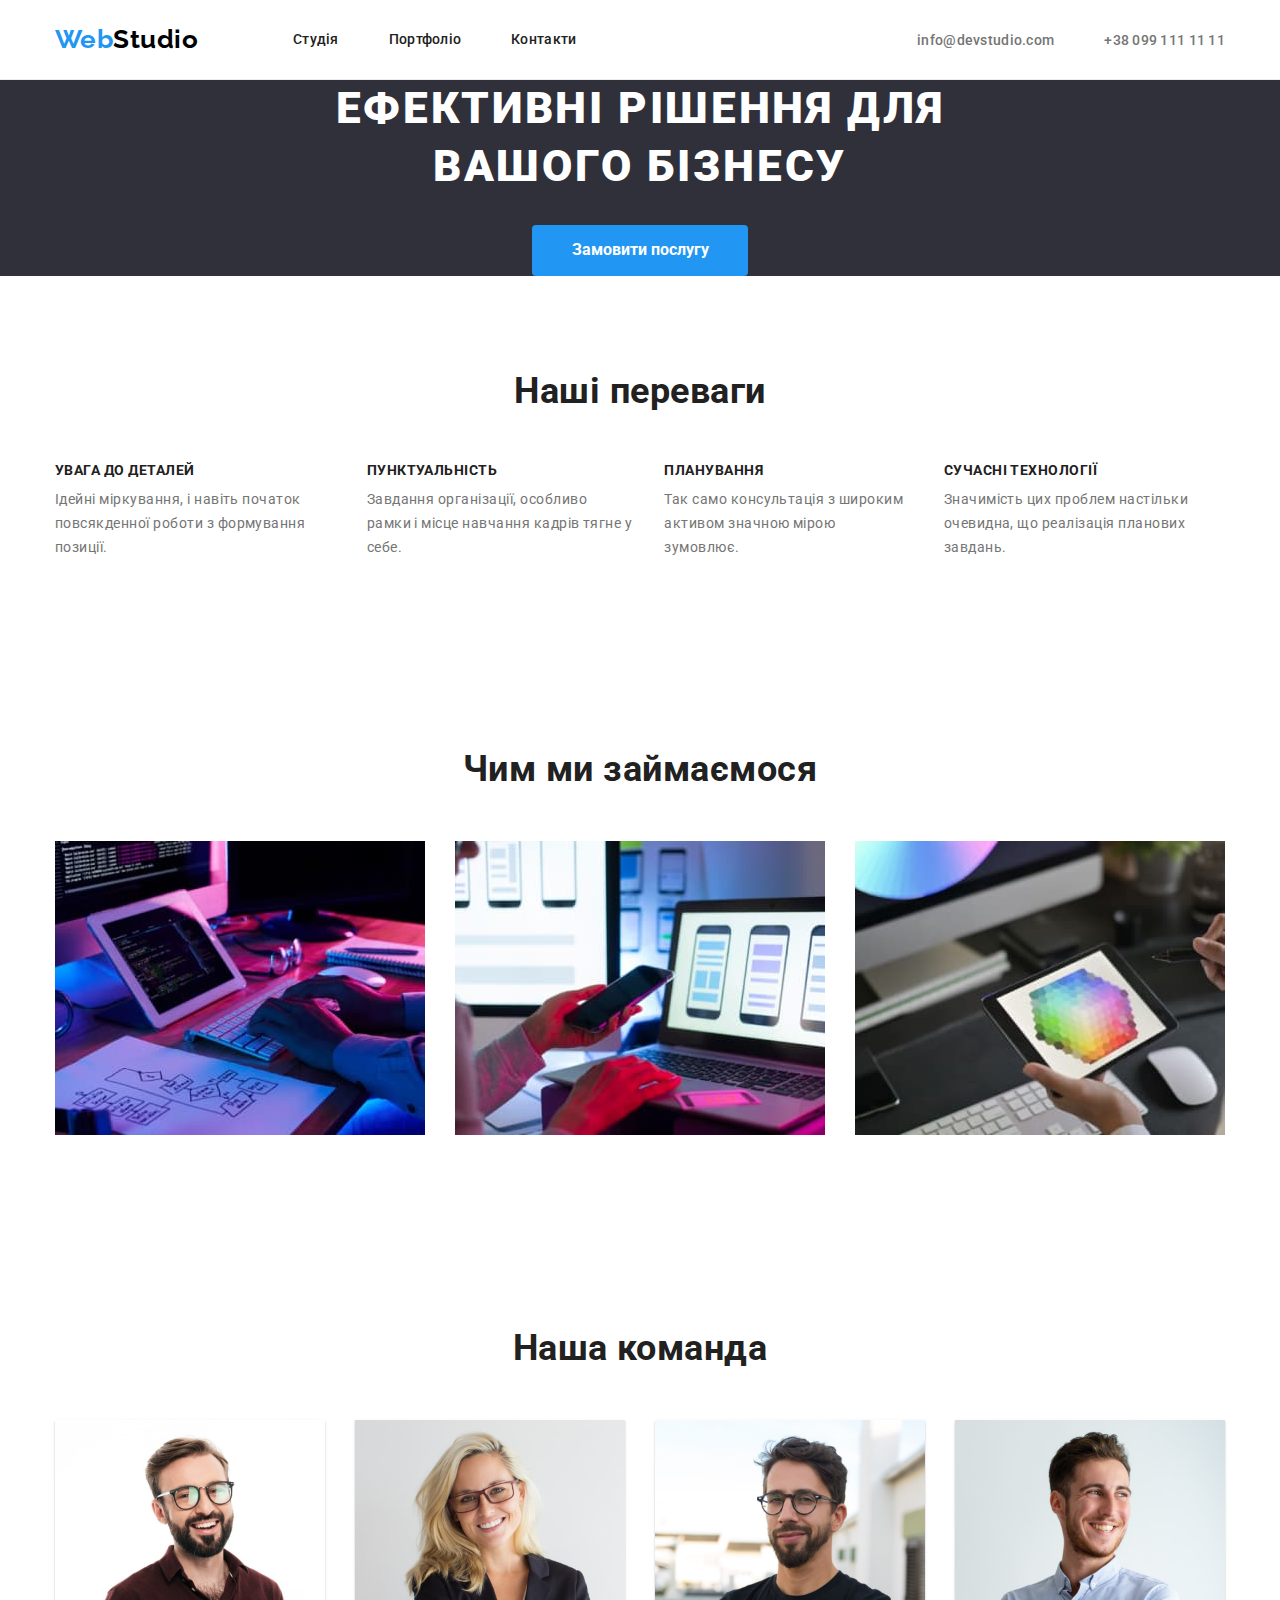
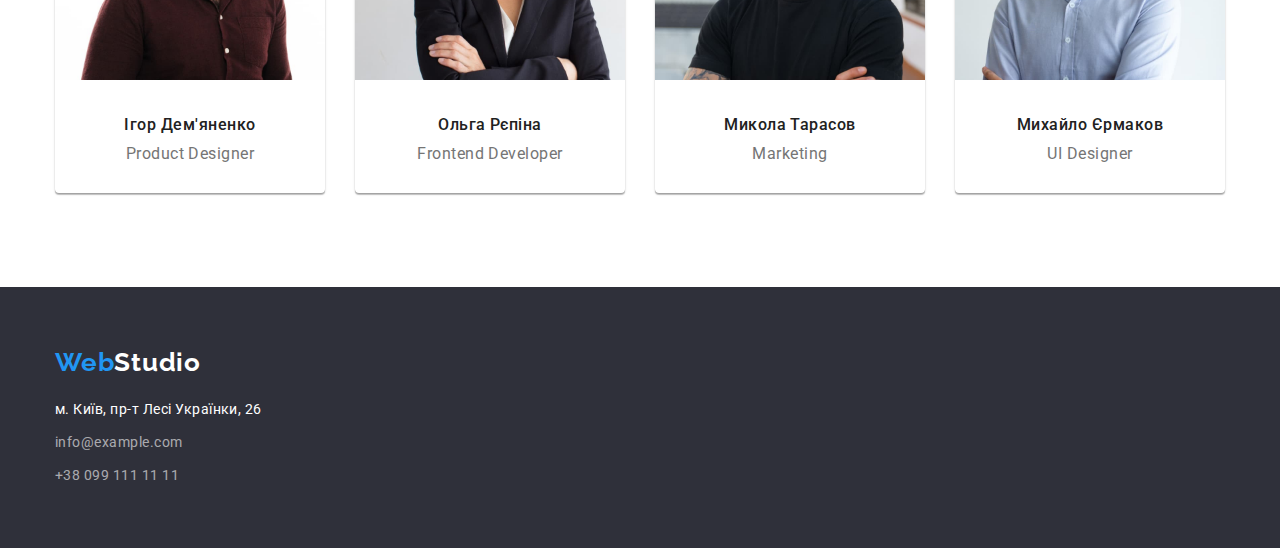
==== commit 485a29a6: "almost done" ====
--- a/index.html
+++ b/index.html
@@ -32,7 +32,7 @@
     </header>
     <main>
         <section class="hero-section">
-            <h1 class="hero-title">Ефективні рішення для вашого бізнесу</h1>
+            <h1 class="hero-title">Ефективні рішення для <br/>вашого бізнесу</h1>
             <button type="button" class="hero-button">Замовити послугу</button>
         </section>
         <section class="section">
@@ -72,18 +72,22 @@
             <div class="conteiner">
                 <h2 class="section-title">Наша команда</h2>
                 <ul class="team">
-                    <li class="item"><img src="images/Ihor.jpg" alt="фото Ігор Дем'яненко" width="270">
+                    <li class="item">
+                        <img src="images/Ihor.jpg" alt="фото Ігор Дем'яненко" width="270" class="image-team">
                         <h3 class="title">Ігор Дем'яненко</h3>
                         <p class="post">Product Designer</p>
                     </li>
-                    <li class="item"><img src="images/Olha.jpg" alt="фото Ольга Рєпіна" width="270">
+                    <li class="item">
+                        <img src="images/Olha.jpg" alt="фото Ольга Рєпіна" width="270" class="image-team">
                         <h3 class="title">Ольга Рєпіна</h3>
                         <p class="post">Frontend Developer</p>
                     </li>
-                    <li class="item"><img src="images/Koly.jpg" alt="фото Микола Тарасов" width="270">
+                    <li class="item">
+                        <img src="images/Koly.jpg" alt="фото Микола Тарасов" width="270" class="image-team">
                         <h3 class="title">Микола Тарасов</h3>
                         <p class="post">Marketing</p>
-                    <li class="item"><img src="images/Misha.jpg" alt="фото Михайло Єрмаков" width="270">
+                    <li class="item">
+                        <img src="images/Misha.jpg" alt="фото Михайло Єрмаков" width="270" class="image-team">
                         <h3 class="title">Михайло Єрмаков</h3>
                         <p class="post">UI Designer</p>
                     </li>
--- a/css/styles.css
+++ b/css/styles.css
@@ -20,12 +20,13 @@
 .conteiner{
     margin-left: auto;
     margin-right: auto;
-    padding-left: 20px;
-    padding-right: 20px;
+    padding-left: 15px;
+    padding-right: 15px;
     width: 1200px;
 }
 .page-header{
-    background-color: var(--primary-bcg-color)
+    background-color: var(--primary-bcg-color);
+    border-bottom: 1px solid #ECECEC;
 }
 .main-nav{
     display: flex;
@@ -33,6 +34,7 @@
     
 }
 .logo{
+    width: 145px;
     font-family: 'Raleway';
     font-weight: 700;
     font-size: 26px;
@@ -113,12 +115,12 @@
 }
 .hero-title{
     margin-bottom: 30px;
+    min-width: 696px;
 
     color: var(--primary-bcg-color);
     font-weight: 900;
     font-size: 44px;
     line-height: 1.3;
-    text-align: center;
     letter-spacing: 0.06em;
     text-transform: uppercase;
 }
@@ -142,6 +144,7 @@
 }
 /*заголовки секцій*/
 .section{
+    padding-top: 94px;
     padding-bottom: 94px;
 }
 .section-title{
@@ -198,9 +201,12 @@
 .team .item+ .item{
     margin-left: 30px;
 }
-
+.team .image-team{
+    margin-bottom: 30px;
+}
 .team .title{
     margin-bottom: 10px;
+    text-align: center;
 
     color: var(--title-text-color);
     font-weight: 500;
@@ -209,6 +215,7 @@
 }
 .team .post{
     padding-bottom: 30px;
+    text-align: center;
 
     font-size: 16px;
     line-height: 1.2;
@@ -224,6 +231,7 @@
     display: inline-block;
     margin-top: 60px;
     margin-bottom: 20px;
+    width: 145px;
 
     font-family: 'Raleway';
     font-style: normal;
@@ -310,12 +318,22 @@
     display: flex;
     flex-wrap: wrap;
     list-style: none;
-    background-color: aqua;
 }
 .examples .item{
     width: 370px;
+    margin-right: 30px;
+    margin-bottom: 30px;
+    border-bottom: 1px solid #EEEEEE;
+    
+}
+.examples .item:nth-child(3n){
+    margin-right: 0px;
+}
+.examples .item:nth-last-child(-n +3){
+    margin-bottom: 0px;
 }
 .examples-title{
+    padding-left: 24px;
     margin-bottom: 4px;
 
     color: var(--title-text-color);
@@ -323,13 +341,16 @@
     font-size: 18px;
     line-height: 2;
     letter-spacing: 0.06em;
+    background-color: #fff;
 }
 .examples-post{
+    padding-left: 24px;
     padding-bottom: 20px;
     
     color: var(--primary-text-color);
     font-size: 16px;
     line-height: 1.8;
+    background-color: #fff;
 }
 .examples-link:hover,
 .examples-link:focus{
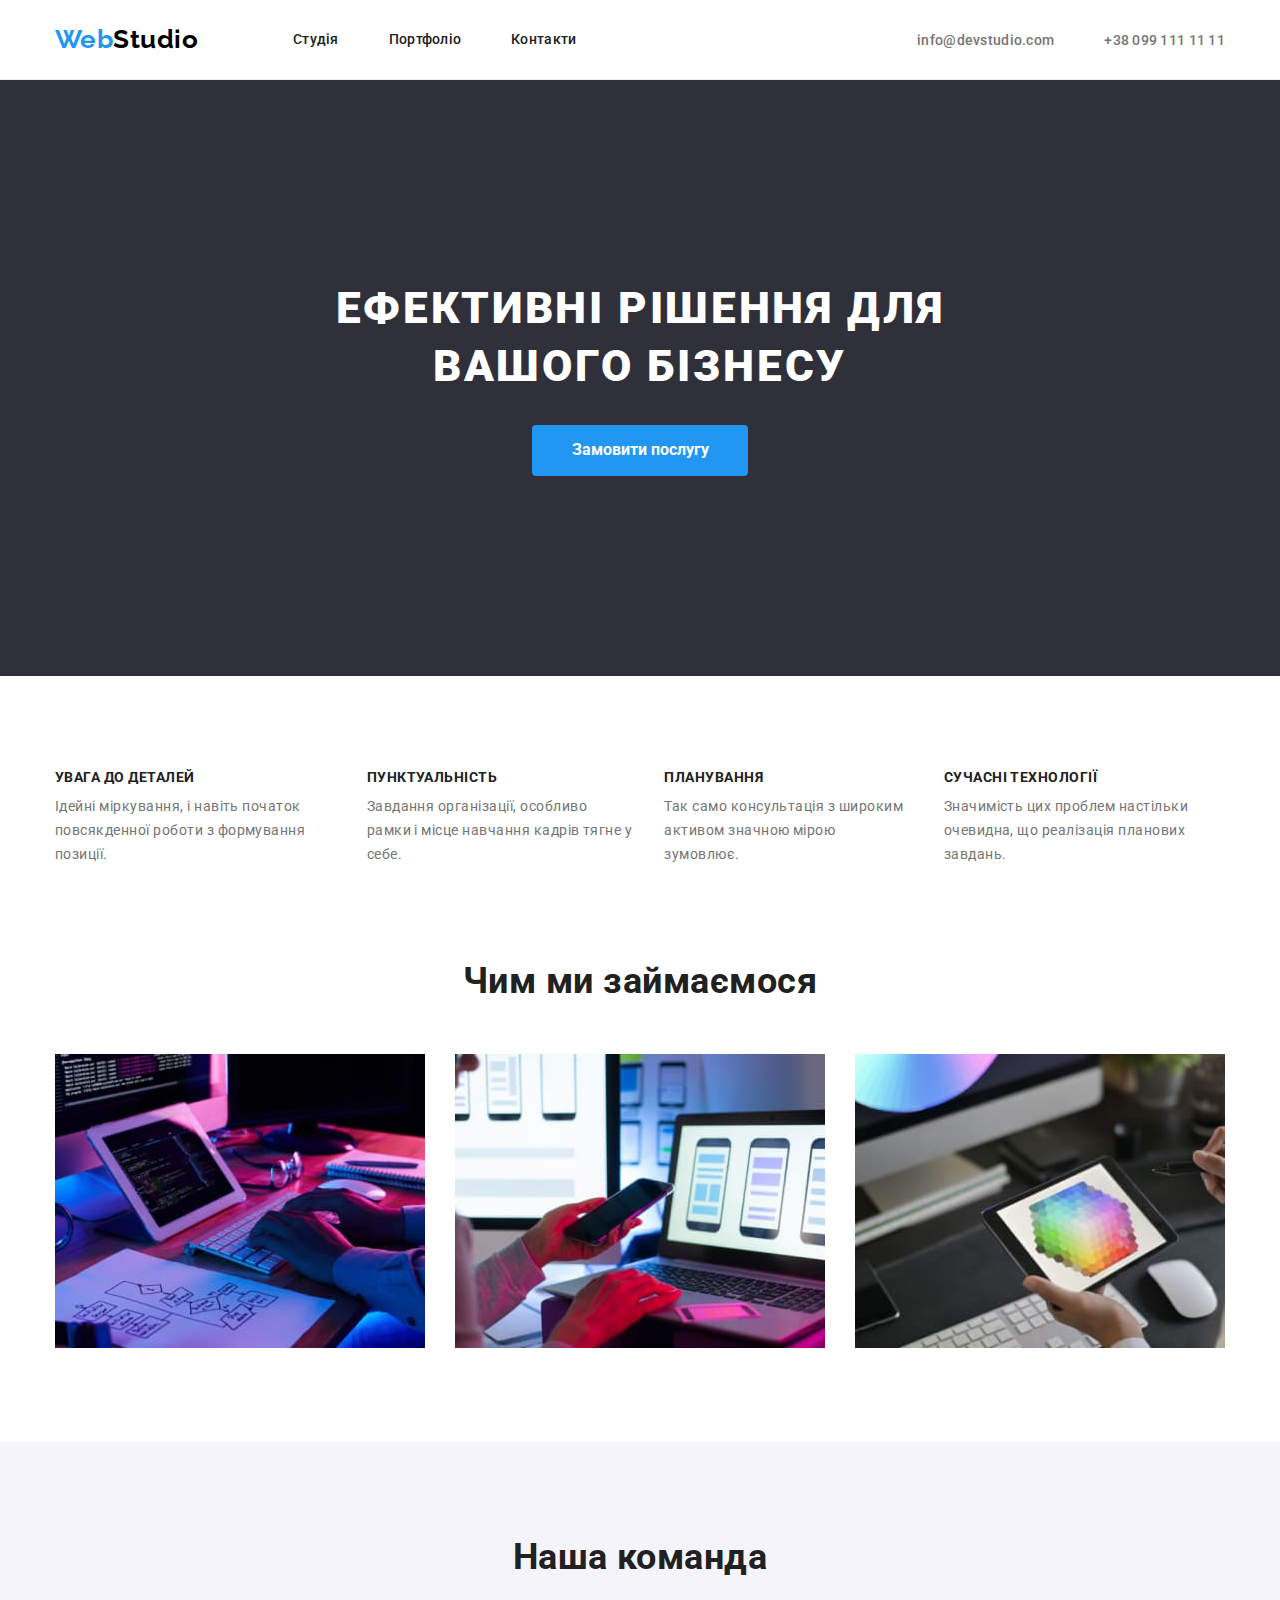
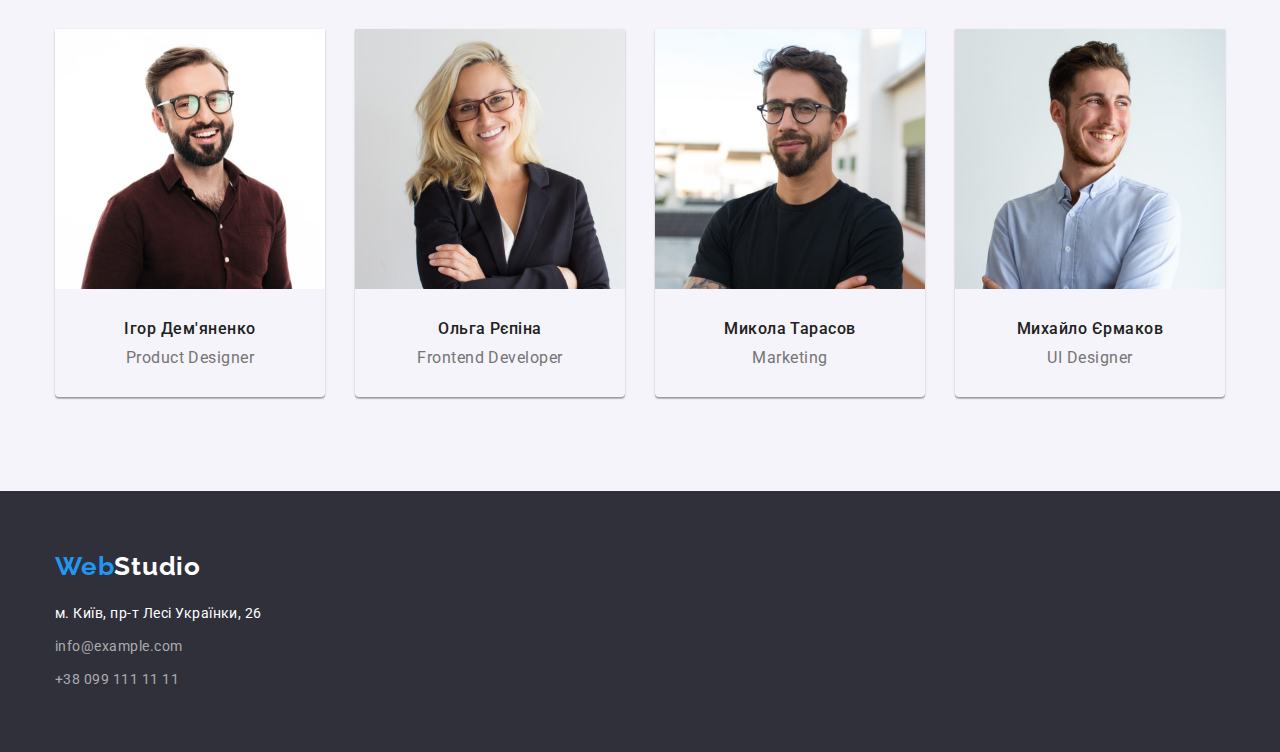
==== commit c8cea047: "++" ====
--- a/index.html
+++ b/index.html
@@ -32,12 +32,14 @@
     </header>
     <main>
         <section class="hero-section">
-            <h1 class="hero-title">Ефективні рішення для <br/>вашого бізнесу</h1>
-            <button type="button" class="hero-button">Замовити послугу</button>
+            <div class="conteiner">
+                <h1 class="hero-title">Ефективні рішення для вашого бізнесу</h1>
+                <button type="button" class="hero-button">Замовити послугу</button>
+            </div>
         </section>
         <section class="section">
            <div class="conteiner">
-            <h2 class="section-title">Наші переваги</h2>
+            <h2 class="section-title no-title">Наші переваги</h2>
             <ul class="benefits">
                 <li class="item">
                     <h3 class="title">УВАГА ДО ДЕТАЛЕЙ</h3>
@@ -62,13 +64,19 @@
             <div class="conteiner">
                 <h2 class="section-title">Чим ми займаємося</h2>
                 <ul class="actings">
-                    <li class="item"><a href="" class="link"><img src="./images/pc.jpg" alt="ноутбук" width="370"></a></li>
-                    <li class="item"><a href="" class="link"><img src="./images/phone.jpg" alt="телефон" width="370"></a></li>
-                    <li class="item"><a href="" class="link"><img src="./images/tablet.jpg" alt="планшет" width="370"></a></li>
+                    <li class="item">
+                        <img src="./images/pc.jpg" alt="ноутбук" width="370" class="image">
+                    </li>
+                    <li class="item">
+                        <img src="./images/phone.jpg" alt="телефон" width="370" class="image">
+                    </li>
+                    <li class="item">
+                        <img src="./images/tablet.jpg" alt="планшет" width="370" class="image">
+                    </li>
                 </ul>
             </div>
         </section>
-        <section class="section">
+        <section class="section section-backgraund">
             <div class="conteiner">
                 <h2 class="section-title">Наша команда</h2>
                 <ul class="team">
@@ -100,11 +108,18 @@
             <a href="./index.html" class="footer-logo"><span class="logo-style">Web</span>Studio</a>
             <address>
                 <ul class="footer-section">
-                    <li><a href="https://goo.gl/maps/1Dg9ZGH78BXYVgJ18" target="_blank" rel="noreferer noopener nofollow"
+                    <li class="item">
+                        <a href="https://goo.gl/maps/1Dg9ZGH78BXYVgJ18" target="_blank" rel="noreferer noopener nofollow"
                             class="map">м. Київ, пр-т Лесі
-                            Українки, 26</a></li>
-                    <li><a href="info@example.com" class="mail">info@example.com</a></li>
-                    <li><a href="tel:+380991111111" class="telephone">+38 099 111 11 11</a></li>
+                            Українки, 26
+                        </a>
+                    </li>
+                    <li class="item">
+                        <a href="info@example.com" class="mail">info@example.com</a>
+                    </li>
+                    <li class="item">
+                        <a href="tel:+380991111111" class="telephone">+38 099 111 11 11</a>
+                    </li>
                 </ul>
             </address>
         </div>
--- a/css/styles.css
+++ b/css/styles.css
@@ -77,6 +77,9 @@
     color: var(--acent-color);
 }
 .feedback .link {
+    padding-top: 32px;
+    padding-bottom: 32px;
+
     color: #757575;
     font-weight: 500;
     font-size: 14px;
@@ -110,12 +113,17 @@
 
 /*секція герой*/
 .hero-section{
+    padding-top: 200px;
+    padding-bottom: 200px;
+
     background-color: #2F303A;
     text-align: center;
 }
 .hero-title{
+    margin-left: auto;
+    margin-right: auto;
     margin-bottom: 30px;
-    min-width: 696px;
+    width: 696px;
 
     color: var(--primary-bcg-color);
     font-weight: 900;
@@ -156,6 +164,9 @@
     line-height: 1.2;
     text-align: center;
 }
+.no-title {
+    display: none;
+}
 /*перелік переваг*/
 .benefits{
     display: flex;
@@ -178,16 +189,21 @@
     line-height: 1.7;
 }
 /* what we do*/
+.section:nth-child(3) {
+    padding-top: 0px;
+}
 .actings{
     display: flex;
     list-style: none;
+    
 }
 .actings .item+ .item{
     margin-left: 30px;
 }
-.actings .link:hover,
-.actings .link:focus{
-    color: var(--acent-color);
+.item .image{
+    display: block;
+    max-width: 100%;
+    height: auto;
 }
 /*Team section*/
 .team{
@@ -202,9 +218,12 @@
     margin-left: 30px;
 }
 .team .image-team{
-    margin-bottom: 30px;
+    display: block;
+    max-width: 100%;
+    height: auto;
 }
 .team .title{
+    padding-top: 30px;
     margin-bottom: 10px;
     text-align: center;
 
@@ -220,8 +239,13 @@
     font-size: 16px;
     line-height: 1.2;
 }
+.section-backgraund{
+    background-color: #F5F4FA;
+}
 /*footer*/
 .footer{
+    padding-top: 60px;
+    padding-bottom: 60px;
     background-color: #2F303A;
 }
 .footer-section{
@@ -229,7 +253,6 @@
 }
 .footer-logo{
     display: inline-block;
-    margin-top: 60px;
     margin-bottom: 20px;
     width: 145px;
 
@@ -246,9 +269,6 @@
     color: var(--acent-color);
 }
 .footer-section .map{
-    display: inline-block;
-    margin-bottom: 9px;
-
     color: var(--primary-bcg-color);
     font-size: 14px;
     line-height: 1.7;
@@ -261,19 +281,11 @@
 }
 .footer-section .mail,
 .footer-section .telephone{
-    display: inline-block;
-
     color: rgba(255, 255, 255, 0.6);
     font-size: 14px;
     line-height: 1.7;
     text-decoration: none;
     font-style: normal;
-}
-.footer-section .mail{
-    margin-bottom: 9px;
-}
-.footer-section .telephone{
-    margin-bottom: 60px;
 }
 .footer-section .mail:hover,
 .footer-section .mail:focus{
@@ -284,13 +296,19 @@
 .footer-section .telephone:focus{
     color: var(--acent-color);
 }
+.footer-section .item{
+    margin-bottom: 9px;
+}
+.footer-section .item:last-child{
+    margin-bottom: 0px;
+}
 /*button portfolio*/
 .button{
     display: flex;
     justify-content: center;
 
     list-style: none;
-    margin-bottom: 34px;
+    margin-bottom: 50px;
 }
 .button .item+ .item{
     margin-left: 8px;
@@ -323,7 +341,6 @@
     width: 370px;
     margin-right: 30px;
     margin-bottom: 30px;
-    border-bottom: 1px solid #EEEEEE;
     
 }
 .examples .item:nth-child(3n){
@@ -332,8 +349,12 @@
 .examples .item:nth-last-child(-n +3){
     margin-bottom: 0px;
 }
+.examples .examples-image{
+    display: block;
+    max-width: 100%;
+    height: auto;
+}
 .examples-title{
-    padding-left: 24px;
     margin-bottom: 4px;
 
     color: var(--title-text-color);
@@ -344,9 +365,6 @@
     background-color: #fff;
 }
 .examples-post{
-    padding-left: 24px;
-    padding-bottom: 20px;
-    
     color: var(--primary-text-color);
     font-size: 16px;
     line-height: 1.8;
@@ -355,4 +373,15 @@
 .examples-link:hover,
 .examples-link:focus{
     color: var(--acent-color);
-}+}
+.examples-link {
+    display: block;
+    text-decoration: none;
+}
+.examples-container{
+    padding: 20px 24px;
+    border-bottom: 1px solid #EEEEEE;
+    border-right: 1px solid #EEEEEE;
+    border-left: 1px solid #EEEEEE;
+}
+
